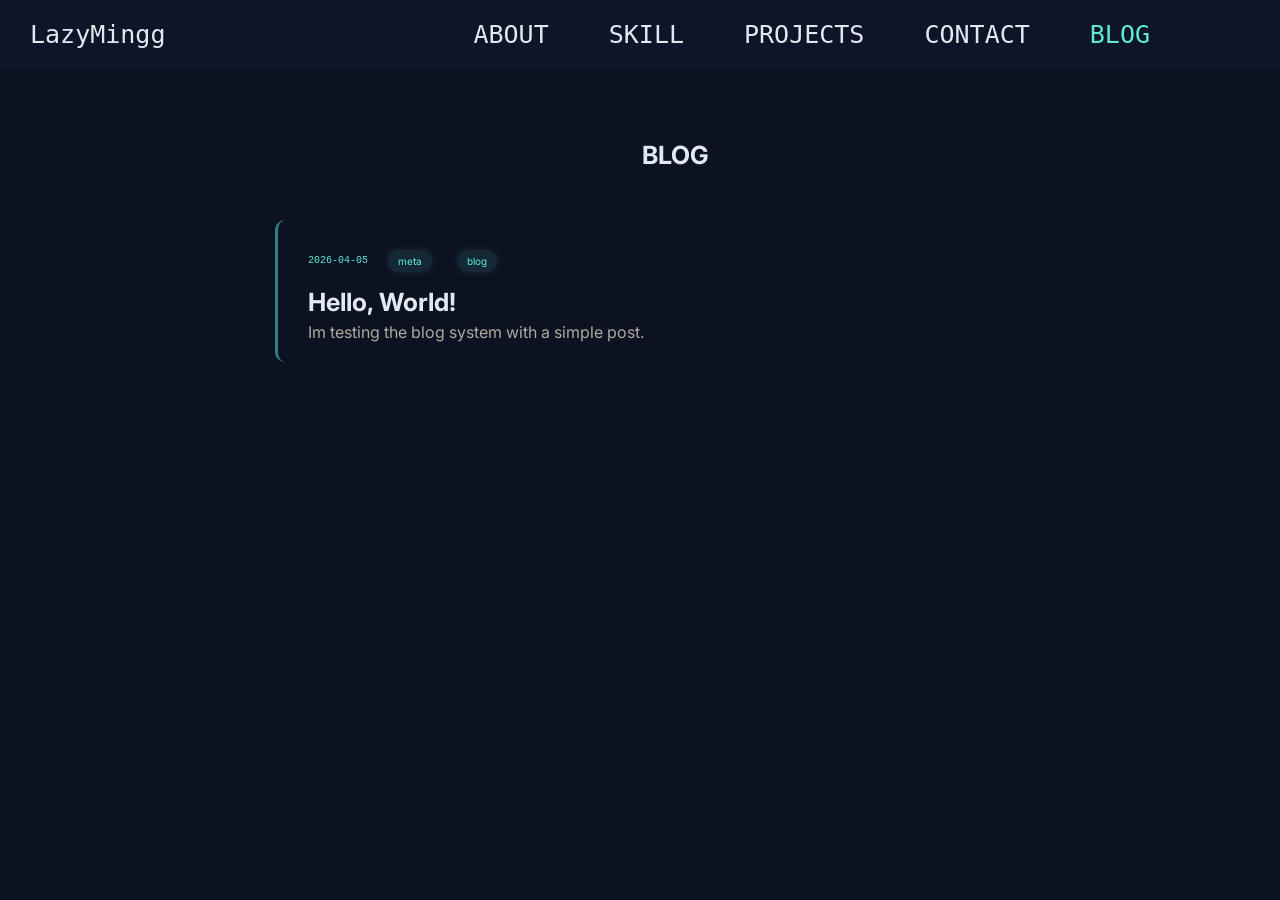
==== blog/index.html @ 977b5027 "adding the blog section" ====
<!DOCTYPE html>
<html lang="en">

<head>
  <meta charset="UTF-8" />
  <meta name="viewport" content="width=device-width, initial-scale=1.0" />
  <title>Blog | LazyMing</title>
  <link rel="stylesheet" href="../style.css" />
  <link rel="stylesheet" href="blog.css" />
  <link rel="preconnect" href="https://fonts.googleapis.com" />
  <link rel="preconnect" href="https://fonts.gstatic.com" crossorigin />
  <link
    href="https://fonts.googleapis.com/css2?family=Inter:ital,opsz,wght@0,14..32,100..900;1,14..32,100..900&display=swap"
    rel="stylesheet" />
</head>

<body>
  <!------Top Navigation----->
  <nav class="topNav" id="topNav"></nav>
  <script src="../js/nav.js"></script>

  <div class="mainContentContainer">
    <div class="blogListSection">
      <h2>BLOG</h2>
      <div id="postList" class="postList"></div>
    </div>
  </div>

  <script src="../js/navBar.js"></script>
  <script>
    fetch('posts/manifest.json')
      .then(r => r.json())
      .then(posts => {
        const list = document.getElementById('postList');
        posts.forEach(post => {
          const tags = post.tags.map(t =>
            `<span class="skillCard skillCardInProjectSection">${t}</span>`
          ).join('');
          list.innerHTML += `
            <a href="post.html?slug=${post.slug}" class="postCard">
              <div class="postMeta">
                <span class="postDate">${post.date}</span>
                <div class="postTags">${tags}</div>
              </div>
              <h3 class="postTitle">${post.title}</h3>
              <p class="postDesc">${post.description}</p>
            </a>
          `;
        });
      })
      .catch(() => {
        document.getElementById('postList').innerHTML =
          '<p style="color: var(--color-text-secondary);">Could not load posts.</p>';
      });
  </script>
</body>

</html>
---- style.css ----
/* ==========================================================================
   Color System
   ========================================================================== */
:root {
  /* Primary Colors */
  --color-primary: rgb(94, 234, 212);
  --color-primary-light: rgba(94, 234, 212, 0.1);
  --color-primary-border: rgba(94, 234, 212, 0.5);

  /* Background Colors */
  --color-background-light: rgb(15, 23, 42);
  --color-background: #0c1222;
  --color-background-nav: rgba(15, 23, 42, 0.9);

  /* Text Colors */
  --color-text-primary: rgb(226, 232, 240);
  --color-text-secondary: #b0a99f;

  /* Spacing */
  --spacing-xs: 0.5rem;
  --spacing-sm: 1rem;
  --spacing-md: 2rem;
  --spacing-lg: 3rem;
  --spacing-xl: 5rem;

  /* Border Radius */
  --border-radius-sm: 0.5rem;
  --border-radius-md: 1rem;
  --border-radius-lg: 2.5rem;

  /* Font Sizes */
  --font-size-xs: 1rem;
  --font-size-sm: 1.6rem;
  --font-size-md: 1.7rem;
  --font-size-lg: 2.5rem;
  --font-size-xl: 3.5rem;
  --font-size-xxl: 5rem;

  /* Shadows */
  --shadow-sm: 0px 0px 7px #222831;
}

/* ==========================================================================
   Base Styles
   =========================================================================== */
html {
  font-size: 10px;
}

body {
  overflow-x: hidden;
  background-color: var(--color-background);
  font-family: "Inter", serif;
  margin: 0;
  padding: 0;
}

.body::-webkit-scrollbar {
  display: none;
}

/* ==========================================================================
   Layout
   ========================================================================== */
.mainContentContainer {
  padding: 0;
  margin-left: 7rem;
  display: flex;
  flex-direction: column;
  justify-content: center;
  align-items: center;
}

/* ==========================================================================
   Navigation
   ========================================================================== */
.topNav {
  background-color: var(--color-background-nav);
  backdrop-filter: blur(10px);
  margin: 0;
  display: flex;
  width: 100vw;
  overflow: hidden;
  flex-wrap: wrap;
  position: sticky;
  top: 0;
}

.navBar,
.topNav {
  margin-right: 10rem;
  display: flex;
  justify-content: space-between;
  align-items: center;
}

.navBar {
  margin-left: 3rem;
}

.topNav a {
  padding: var(--spacing-md) var(--spacing-lg);
  border-radius: var(--border-radius-md);
  text-decoration: none;
  font-size: var(--font-size-lg);
  font-weight: 500;
  font-family: "JetBrains Mono", monospace;
  color: var(--color-text-primary);
  transition: all 0.3s ease;
}

.topNav a:hover {
  background-color: #ddd;
  color: black;
}

.topNav a.active {
  border-radius: var(--border-radius-md);
  padding: 1.3rem 3rem;
  font-weight: 900;
  font-size: var(--font-size-xl);
  margin: var(--spacing-md);
}

.hambergerButton {
  display: none;
  padding: 1.4rem 1.6rem;
  border: none;
  background-color: transparent;
  cursor: pointer;
  color: var(--color-text-primary);
  margin-right: 3.5rem;
}

.hambergerIcon {
  display: block;
  width: 5rem;
  padding: 1.4rem 1.6rem;
  border-radius: var(--border-radius-md);
  transition: background-color 0.3s, color 0.3s;
}

.hambergerIcon:hover {
  background-color: #ddd;
  color: black;
}

/* Scroll offset for anchor links */
#hero-link,
#skill-link,
#project-link,
#contact-link {
  scroll-margin-top: 10rem;
}

/* ==========================================================================
   Hero Section
   ========================================================================== */
.hero {
  background-color: transparent;
  border-bottom: var(--color-primary) 0.1rem solid;
  text-align: center;
  padding: var(--spacing-xl) 0;
  margin: 0;
}

.heroContainer {
  display: flex;
  gap: var(--spacing-xl);
  justify-content: space-around;
  align-items: center;
  flex-wrap: wrap;
}

.heroImage img {
  border-radius: var(--border-radius-md);
  width: min(70vw, 735px);
  max-width: 100%;
  height: auto;
  aspect-ratio: 735 / 297;
  object-fit: cover;
}

.heroText {
  color: var(--color-text-secondary);
  font-weight: 400;
  width: 40rem;
  text-align: left;
  font-size: var(--font-size-md);
}

.heroText h1 {
  color: var(--color-text-primary);
  font-size: var(--font-size-xl);
  font-weight: 900;
  font-family: "JetBrains Mono", monospace;
}

/* ==========================================================================
   Skill Section
   ========================================================================== */
.skillSection {
  display: flex;
  flex-wrap: wrap;
  flex-direction: column;
  color: var(--color-text-secondary);
  text-align: center;
  padding: var(--spacing-xl) 0;
  margin: 0;
}

.skillSection h2 {
  font-size: var(--font-size-lg);
  margin: var(--spacing-sm);
  margin-bottom: var(--spacing-xl);
}

.skillCard {
  font-weight: 400;
  font-size: var(--font-size-md);
  display: inline-block;
  color: var(--color-primary);
  background-color: var(--color-primary-light);
  box-shadow: var(--shadow-sm);
  padding: var(--spacing-sm) var(--spacing-md);
  margin: var(--spacing-sm);
  border-radius: var(--border-radius-lg);
}

/* ==========================================================================
   Project Section
   ========================================================================== */
.projectSection h2 {
  font-size: var(--font-size-lg);
  color: var(--color-text-primary);
  text-align: center;
  padding: var(--spacing-xl) 0;
}

.projectContainer {
  display: flex;
  flex-wrap: wrap;
  justify-content: space-around;
  gap: var(--spacing-md);
  padding: var(--spacing-xl) 0;
}

.projectCard {
  border-radius: var(--border-radius-sm);
  text-decoration: none;
  color: inherit;
  cursor: pointer;
  display: flex;
  gap: var(--spacing-md);
  align-items: center;
  justify-content: space-around;
  flex-wrap: wrap-reverse;
  transition: all 0.3s ease;
}

.projectCard:hover {
  background-color: var(--color-primary-light);
  box-shadow: var(--shadow-sm);
}

.projectText {
  color: var(--color-text-secondary);
  width: 45rem;
  font-size: var(--font-size-sm);
  text-align: left;
}

.projectText h3 {
  color: var(--color-text-primary);
  font-size: var(--font-size-lg);
  margin: var(--spacing-sm);
}

.projectPicture {
  width: 20rem;
  border-radius: var(--border-radius-md);
  height: auto;
}

.skillCardInProjectSection {
  padding: var(--spacing-xs) var(--spacing-sm);
  font-size: var(--font-size-xs);
}

/* ==========================================================================
   Contact Section
   ========================================================================== */
.contactSection {
  height: 70vh;
  display: flex;
  flex-direction: column;
  justify-content: center;
  align-items: center;
  color: var(--color-text-secondary);
  text-align: center;
  padding: var(--spacing-xl) 0;
  margin: 0;
}

.contactSection h2 {
  font-size: var(--font-size-xxl);
  font-weight: 900;
  color: var(--color-text-primary);
  margin-bottom: 0;
}

.contactSection p {
  width: 50rem;
  font-size: var(--font-size-sm);
  margin: var(--spacing-sm);
  margin-bottom: var(--spacing-xl);
}

.contactSection a {
  font-family: "Courier New", Courier, monospace;
  padding: var(--spacing-md) var(--spacing-lg);
  text-decoration: none;
  font-size: var(--font-size-sm);
  background-color: var(--color-primary-light);
  border: 0.1rem solid var(--color-primary-border);
  color: var(--color-primary);
  border-radius: var(--border-radius-md);
  cursor: pointer;
  transition: all 0.3s ease;
}

.contactSection a:hover {
  background-color: var(--color-primary);
  color: var(--color-background);
  border: none;
}

.socialIconInContactSection {
  display: flex;
  justify-content: center;
  align-items: center;
  flex-direction: row;
  gap: var(--spacing-md);
  padding: var(--spacing-sm);
}

.socialIconInContactSection svg {
  width: 2rem;
  height: 2rem;
  fill: var(--color-primary);
  margin: var(--spacing-sm);
  cursor: pointer;
  transition: all 0.3s ease;
}

.socialIconInContactSection svg:hover {
  width: 2.5rem;
  height: 2.5rem;
  fill: var(--color-text-primary);
}

/* ==========================================================================
   Social Bar
   ========================================================================== */
.socialBar {
  position: fixed;
  background-color: transparent;
  padding: 0;
  bottom: 0;
  left: 0;
}

.socialBarContainer {
  display: flex;
  align-items: start;
  flex-direction: row;
}

.socialIcon {
  display: flex;
  justify-content: center;
  align-items: center;
  flex-direction: column;
  gap: var(--spacing-md);
  padding: var(--spacing-sm);
}

.socialIcon svg {
  width: 2rem;
  height: 2rem;
  fill: var(--color-primary);
  margin: var(--spacing-sm);
  cursor: pointer;
  transition: all 0.3s ease;
}

.socialIcon svg:hover {
  width: 2.5rem;
  height: 2.5rem;
  fill: var(--color-text-primary);
}

.line {
  width: 100%;
  height: 10rem;
}

/* ==========================================================================
   Responsive
   ========================================================================== */
@media (max-width: 480px) {
  html {
    font-size: 5px;
  }
}

@media (max-width: 768px) {
  html {
    font-size: 7px;
  }

  .socialBar {
    display: none;
  }

  .mainContentContainer {
    margin-left: 0;
  }

  .hambergerButton {
    display: none;
  }

  .navBar {
    display: none;
    flex-wrap: wrap;
  }

  .navBar.show {
    display: flex !important;
    flex-direction: column;
    position: absolute;
    top: 100%;
    left: 0;
    width: 100%;
    background-color: var(--color-background-nav);
    backdrop-filter: blur(10px);
    z-index: 1000;
  }
}

@media (min-width: 1024px) {
  html {
    font-size: 10px;
  }
}
---- blog/blog.css ----
/* ==========================================================================
   Blog List Page
   ========================================================================== */
.blogListSection {
  width: min(80rem, 90vw);
  padding: var(--spacing-xl) 0;
}

.blogListSection h2 {
  font-size: var(--font-size-lg);
  color: var(--color-text-primary);
  text-align: center;
  margin-bottom: var(--spacing-xl);
}

.postList {
  display: flex;
  flex-direction: column;
  gap: var(--spacing-md);
}

.postCard {
  display: block;
  text-decoration: none;
  color: inherit;
  padding: var(--spacing-md) var(--spacing-lg);
  border-radius: var(--border-radius-md);
  border-left: 0.3rem solid var(--color-primary-border);
  transition: all 0.3s ease;
}

.postCard:hover {
  background-color: var(--color-primary-light);
  border-left-color: var(--color-primary);
}

.postMeta {
  display: flex;
  align-items: center;
  gap: var(--spacing-sm);
  flex-wrap: wrap;
  margin-bottom: var(--spacing-xs);
}

.postDate {
  font-size: var(--font-size-xs);
  color: var(--color-primary);
  font-family: "Courier New", Courier, monospace;
}

.postTags {
  display: flex;
  gap: var(--spacing-xs);
  flex-wrap: wrap;
}

.postTitle {
  font-size: var(--font-size-lg);
  color: var(--color-text-primary);
  margin: var(--spacing-xs) 0;
  font-weight: 700;
}

.postDesc {
  font-size: var(--font-size-sm);
  color: var(--color-text-secondary);
  margin: 0;
}

/* ==========================================================================
   Blog Post Page
   ========================================================================== */
.blogPostSection {
  width: min(80rem, 90vw);
  padding: var(--spacing-xl) 0;
}

.postHeader {
  margin-bottom: var(--spacing-xl);
  padding-bottom: var(--spacing-md);
  border-bottom: 0.1rem solid var(--color-primary-border);
}

.postHeader .postDate {
  font-size: var(--font-size-sm);
  display: block;
  margin-bottom: var(--spacing-sm);
}

.postHeader .postTags {
  margin-top: var(--spacing-sm);
}

.backLink {
  display: inline-block;
  font-size: var(--font-size-sm);
  color: var(--color-primary);
  text-decoration: none;
  margin-bottom: var(--spacing-md);
  font-family: "Courier New", Courier, monospace;
  transition: color 0.3s ease;
}

.backLink:hover {
  color: var(--color-text-primary);
}

/* ==========================================================================
   Markdown Rendered Content
   ========================================================================== */
.markdownContent {
  color: var(--color-text-secondary);
  font-size: var(--font-size-md);
  line-height: 1.8;
}

.markdownContent h1,
.markdownContent h2,
.markdownContent h3,
.markdownContent h4 {
  color: var(--color-text-primary);
  font-weight: 700;
  margin-top: var(--spacing-lg);
  margin-bottom: var(--spacing-sm);
}

.markdownContent h1 { font-size: var(--font-size-xl); }
.markdownContent h2 { font-size: var(--font-size-lg); }
.markdownContent h3 { font-size: var(--font-size-md); }

.markdownContent p {
  margin: var(--spacing-sm) 0;
}

.markdownContent a {
  color: var(--color-primary);
  text-decoration: none;
  border-bottom: 0.1rem solid var(--color-primary-border);
  transition: border-color 0.3s ease;
}

.markdownContent a:hover {
  border-bottom-color: var(--color-primary);
}

.markdownContent strong {
  color: var(--color-text-primary);
  font-weight: 700;
}

.markdownContent code {
  font-family: "Courier New", Courier, monospace;
  font-size: 1.4rem;
  color: var(--color-primary);
  background-color: var(--color-primary-light);
  padding: 0.2rem 0.6rem;
  border-radius: var(--border-radius-sm);
}

.markdownContent pre {
  background-color: rgba(0, 0, 0, 0.4);
  border: 0.1rem solid var(--color-primary-border);
  border-radius: var(--border-radius-md);
  padding: var(--spacing-md);
  overflow-x: auto;
  margin: var(--spacing-md) 0;
}

.markdownContent pre code {
  background-color: transparent;
  padding: 0;
  color: var(--color-text-primary);
  font-size: 1.4rem;
}

.markdownContent blockquote {
  border-left: 0.4rem solid var(--color-primary);
  margin: var(--spacing-md) 0;
  padding: var(--spacing-sm) var(--spacing-md);
  background-color: var(--color-primary-light);
  border-radius: 0 var(--border-radius-md) var(--border-radius-md) 0;
  color: var(--color-text-primary);
  font-style: italic;
}

.markdownContent ul,
.markdownContent ol {
  padding-left: var(--spacing-lg);
  margin: var(--spacing-sm) 0;
}

.markdownContent li {
  margin: var(--spacing-xs) 0;
}

.markdownContent hr {
  border: none;
  border-top: 0.1rem solid var(--color-primary-border);
  margin: var(--spacing-xl) 0;
}

.markdownContent img {
  max-width: 100%;
  border-radius: var(--border-radius-md);
  margin: var(--spacing-md) 0;
}

.markdownContent table {
  width: 100%;
  border-collapse: collapse;
  margin: var(--spacing-md) 0;
  font-size: var(--font-size-sm);
}

.markdownContent th {
  background-color: var(--color-primary-light);
  color: var(--color-primary);
  padding: var(--spacing-sm) var(--spacing-md);
  text-align: left;
  border: 0.1rem solid var(--color-primary-border);
}

.markdownContent td {
  padding: var(--spacing-sm) var(--spacing-md);
  border: 0.1rem solid rgba(94, 234, 212, 0.15);
  color: var(--color-text-secondary);
}

.markdownContent tr:hover td {
  background-color: var(--color-primary-light);
}
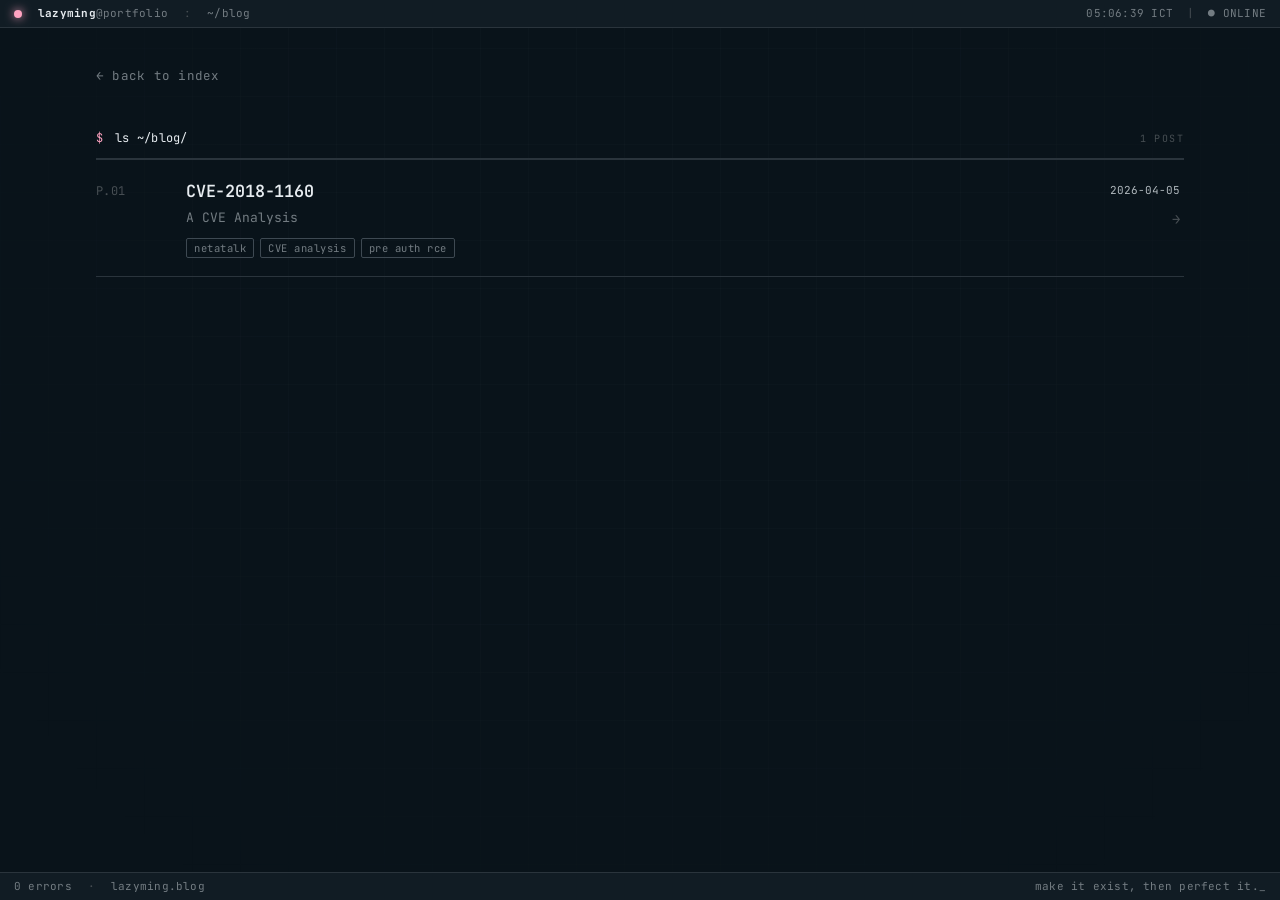
==== commit 1f56a996: "portfolio version 2 on the wayyy git add ." ====
--- a/blog/index.html
+++ b/blog/index.html
@@ -1,58 +1,83 @@
 <!DOCTYPE html>
 <html lang="en">
-
 <head>
   <meta charset="UTF-8" />
   <meta name="viewport" content="width=device-width, initial-scale=1.0" />
-  <title>Blog | LazyMing</title>
-  <link rel="stylesheet" href="../style.css" />
-  <link rel="stylesheet" href="blog.css" />
+  <title>blog · lazyming</title>
   <link rel="preconnect" href="https://fonts.googleapis.com" />
   <link rel="preconnect" href="https://fonts.gstatic.com" crossorigin />
-  <link
-    href="https://fonts.googleapis.com/css2?family=Inter:ital,opsz,wght@0,14..32,100..900;1,14..32,100..900&display=swap"
-    rel="stylesheet" />
+  <link href="https://fonts.googleapis.com/css2?family=JetBrains+Mono:ital,wght@0,300;0,400;0,500;0,700;0,800;1,400&family=IBM+Plex+Serif:ital,wght@0,400;0,500;1,400&display=swap" rel="stylesheet" />
+  <link rel="stylesheet" href="../css/shared.css" />
+  <link rel="stylesheet" href="../css/portfolio.css" />
+  <link rel="stylesheet" href="../css/blog.css" />
 </head>
+<body data-texture="grid">
 
-<body>
-  <!------Top Navigation----->
-  <nav class="topNav" id="topNav"></nav>
-  <script src="../js/nav.js"></script>
+<div class="frame-top">
+  <span class="dot"></span>
+  <span><b style="color:var(--fg)">lazyming</b>@portfolio</span>
+  <span class="sep">:</span>
+  <span>~/blog</span>
+  <div class="right">
+    <span id="clock">--:--:-- ICT</span>
+    <span class="sep">|</span>
+    <span>● ONLINE</span>
+  </div>
+</div>
 
-  <div class="mainContentContainer">
-    <div class="blogListSection">
-      <h2>BLOG</h2>
-      <div id="postList" class="postList"></div>
-    </div>
+<div class="blog-wrap">
+  <a class="blog-head__back back" href="../index.html#blog"><span class="arr">←</span> back to index</a>
+
+  <div class="blog-title">
+    <span class="prompt">$</span>
+    <span class="cmd">ls ~/blog/</span>
+    <span class="count" id="postCount">loading…</span>
   </div>
 
-  <script src="../js/navBar.js"></script>
-  <script>
-    fetch('posts/manifest.json')
-      .then(r => r.json())
-      .then(posts => {
-        const list = document.getElementById('postList');
-        posts.forEach(post => {
-          const tags = post.tags.map(t =>
-            `<span class="skillCard skillCardInProjectSection">${t}</span>`
-          ).join('');
-          list.innerHTML += `
-            <a href="post.html?slug=${post.slug}" class="postCard">
-              <div class="postMeta">
-                <span class="postDate">${post.date}</span>
-                <div class="postTags">${tags}</div>
-              </div>
-              <h3 class="postTitle">${post.title}</h3>
-              <p class="postDesc">${post.description}</p>
-            </a>
-          `;
-        });
-      })
-      .catch(() => {
-        document.getElementById('postList').innerHTML =
-          '<p style="color: var(--color-text-secondary);">Could not load posts.</p>';
+  <div class="proj-list" id="postList"></div>
+</div>
+
+<div class="frame-bot">
+  <span>0 errors</span>
+  <span class="sep">·</span>
+  <span>lazyming.blog</span>
+  <div class="right">
+    <span>make it exist, then perfect it.<span class="blink">_</span></span>
+  </div>
+</div>
+
+<script src="../js/clock.js"></script>
+<script>
+  fetch('posts/manifest.json', { cache: 'no-store' })
+    .then(r => r.json())
+    .then(posts => {
+      const list  = document.getElementById('postList');
+      const count = document.getElementById('postCount');
+
+      posts.forEach((p, i) => {
+        const tags = (p.tags || []).map(t => `<span>${t}</span>`).join('');
+        const row  = document.createElement('a');
+        row.className = 'proj';
+        row.href = `post.html?slug=${encodeURIComponent(p.slug)}`;
+        row.innerHTML = `
+          <div class="idx">P.${String(i + 1).padStart(2, '0')}</div>
+          <div class="body">
+            <h3>${p.title}</h3>
+            <p>${p.description || ''}</p>
+            <div class="tags">${tags}</div>
+          </div>
+          <div class="meta">
+            <span class="lang">${p.date}</span>
+            <span class="arr">→</span>
+          </div>`;
+        list.appendChild(row);
       });
-  </script>
+
+      if (count) count.textContent = `${posts.length} post${posts.length === 1 ? '' : 's'}`;
+    })
+    .catch(() => {
+      document.getElementById('postCount').textContent = '0 posts';
+    });
+</script>
 </body>
-
 </html>
--- a/css/shared.css
+++ b/css/shared.css
@@ -0,0 +1,140 @@
+/* ==========================================================================
+   CSS Variables
+   ========================================================================== */
+:root {
+  --hue: 0;
+
+  --bg:      oklch(0.18 0.020 240);
+  --bg-2:    oklch(0.22 0.022 240);
+  --bg-3:    oklch(0.26 0.022 240);
+  --line:    oklch(0.32 0.02 240);
+  --line-2:  oklch(0.40 0.02 240);
+  --fg:      oklch(0.94 0.008 240);
+  --fg-2:    oklch(0.78 0.012 240);
+  --fg-dim:  oklch(0.58 0.015 240);
+  --fg-fade: oklch(0.42 0.012 240);
+
+  --accent:     oklch(0.82 0.12 var(--hue));
+  --accent-dim: oklch(0.82 0.12 var(--hue) / 0.18);
+  --accent-hi:  oklch(0.90 0.14 var(--hue));
+  --warn:       oklch(0.78 0.14 30);
+  --warn-dim:   oklch(0.78 0.14 30 / 0.16);
+
+  --mono:  'JetBrains Mono', ui-monospace, SFMono-Regular, Menlo, monospace;
+  --serif: 'IBM Plex Serif', Georgia, serif;
+}
+
+/* ==========================================================================
+   Reset & Base
+   ========================================================================== */
+* { box-sizing: border-box; }
+html, body { margin: 0; padding: 0; }
+html { scroll-behavior: smooth; }
+
+body {
+  background: var(--bg);
+  color: var(--fg);
+  font-family: var(--mono);
+  font-size: 15px;
+  line-height: 1.55;
+  font-feature-settings: "ss01", "ss02", "calt";
+  -webkit-font-smoothing: antialiased;
+  position: relative;
+  min-height: 100vh;
+  overflow-x: hidden;
+}
+
+::selection { background: var(--accent-dim); color: var(--accent-hi); }
+
+/* ==========================================================================
+   Background Textures
+   ========================================================================== */
+body::before {
+  content: "";
+  position: fixed; inset: 0;
+  pointer-events: none; z-index: 0;
+}
+
+body[data-texture="grid"]::before {
+  background-image:
+    linear-gradient(to right, oklch(0.32 0.02 240 / 0.35) 1px, transparent 1px),
+    linear-gradient(to bottom, oklch(0.32 0.02 240 / 0.35) 1px, transparent 1px);
+  background-size: 48px 48px;
+  mask-image: radial-gradient(ellipse at 50% 30%, black 40%, transparent 85%);
+  opacity: 0.35;
+}
+
+body[data-texture="scanlines"]::before {
+  background-image: repeating-linear-gradient(
+    to bottom,
+    transparent 0, transparent 2px,
+    oklch(0 0 0 / 0.35) 2px, oklch(0 0 0 / 0.35) 3px
+  );
+  opacity: 0.25;
+}
+
+body[data-texture="noise"]::before {
+  background-image: url("data:image/svg+xml;utf8,<svg xmlns='http://www.w3.org/2000/svg' width='180' height='180'><filter id='n'><feTurbulence type='fractalNoise' baseFrequency='0.9' numOctaves='2' stitchTiles='stitch'/><feColorMatrix values='0 0 0 0 0.8  0 0 0 0 0.8  0 0 0 0 0.85  0 0 0 0.35 0'/></filter><rect width='100%25' height='100%25' filter='url(%23n)' opacity='0.5'/></svg>");
+  opacity: 0.3;
+}
+
+body[data-texture="flat"]::before { opacity: 0; }
+
+/* ==========================================================================
+   Status Bars
+   ========================================================================== */
+.frame-top, .frame-bot {
+  position: fixed;
+  left: 0; right: 0;
+  height: 28px;
+  background: var(--bg-2);
+  border-bottom: 1px solid var(--line);
+  font-size: 11px;
+  color: var(--fg-dim);
+  display: flex;
+  align-items: center;
+  padding: 0 14px;
+  gap: 16px;
+  z-index: 50;
+  letter-spacing: 0.02em;
+  font-family: var(--mono);
+}
+
+.frame-top { top: 0; }
+.frame-bot {
+  bottom: 0; top: auto;
+  border-top: 1px solid var(--line);
+  border-bottom: none;
+}
+
+.frame-top .dot {
+  width: 8px; height: 8px; border-radius: 50%;
+  background: var(--accent);
+  box-shadow: 0 0 10px var(--accent);
+  flex-shrink: 0;
+}
+
+.frame-top .sep, .frame-bot .sep { color: var(--fg-fade); }
+
+.frame-top .right, .frame-bot .right {
+  margin-left: auto;
+  display: flex; gap: 14px; align-items: center;
+}
+
+.frame-bot .hint kbd {
+  background: var(--bg-3);
+  border: 1px solid var(--line-2);
+  padding: 1px 5px;
+  border-radius: 3px;
+  font-family: var(--mono);
+  font-size: 10px;
+  color: var(--fg-2);
+  margin: 0 2px;
+}
+
+.blink { animation: blink 1.1s steps(1) infinite; }
+@keyframes blink { 50% { opacity: 0; } }
+
+@media (max-width: 760px) {
+  .hide-sm { display: none !important; }
+}
--- a/css/portfolio.css
+++ b/css/portfolio.css
@@ -0,0 +1,759 @@
+/* ==========================================================================
+   Page Layout
+   ========================================================================== */
+.page {
+  max-width: 72rem;
+  margin: 0 auto;
+  padding: 64px 2rem 64px;
+  display: grid;
+  grid-template-columns: 14rem minmax(0, 1fr);
+  gap: 3rem;
+  position: relative;
+  z-index: 1;
+}
+
+[data-density="compact"] .page {
+  padding-top: 48px;
+  padding-bottom: 48px;
+}
+
+/* ==========================================================================
+   Left Rail
+   ========================================================================== */
+.rail-l {
+  position: sticky;
+  top: 56px;
+  align-self: start;
+  font-size: 12px;
+}
+
+.rail-l .label {
+  color: var(--fg-fade);
+  text-transform: uppercase;
+  letter-spacing: 0.14em;
+  font-size: 10px;
+  margin-bottom: 10px;
+}
+
+.rail-l nav {
+  display: flex;
+  flex-direction: column;
+  gap: 2px;
+  margin-bottom: 28px;
+}
+
+.rail-l nav a {
+  color: var(--fg-dim);
+  text-decoration: none;
+  padding: 4px 0 4px 14px;
+  border-left: 1px solid var(--line);
+  transition: all .18s ease;
+  font-size: 12.5px;
+}
+
+.rail-l nav a:hover { color: var(--fg); border-left-color: var(--accent); }
+
+.rail-l nav a.active {
+  color: var(--accent);
+  border-left-color: var(--accent);
+}
+
+.rail-l nav a .num {
+  color: var(--fg-fade);
+  margin-right: 8px;
+  font-variant-numeric: tabular-nums;
+}
+
+.rail-l nav a.active .num { color: var(--accent); }
+
+.rail-l .meta {
+  color: var(--fg-dim);
+  font-size: 11px;
+  line-height: 1.7;
+}
+
+.rail-l .meta b { color: var(--fg); font-weight: 500; }
+.rail-l .meta .k { color: var(--fg-fade); }
+
+.rail-l .social {
+  display: flex;
+  flex-direction: column;
+  gap: 6px;
+  font-size: 12px;
+}
+
+.rail-l .social a {
+  color: var(--fg-2);
+  text-decoration: none;
+  display: flex;
+  justify-content: space-between;
+  padding: 4px 0;
+  border-bottom: 1px dashed var(--line);
+  transition: color .15s;
+}
+
+.rail-l .social a:hover { color: var(--accent); }
+
+.rail-l .social a .arr {
+  color: var(--fg-fade);
+  transition: color .15s, transform .15s;
+}
+
+.rail-l .social a:hover .arr {
+  color: var(--accent);
+  transform: translateX(2px);
+}
+
+/* ==========================================================================
+   Main Column
+   ========================================================================== */
+main { min-width: 0; }
+
+.section {
+  margin-bottom: 88px;
+  position: relative;
+}
+
+[data-density="compact"] .section { margin-bottom: 56px; }
+
+.section-head {
+  display: flex;
+  align-items: baseline;
+  gap: 12px;
+  padding-bottom: 10px;
+  border-bottom: 1px solid var(--line);
+  margin-bottom: 28px;
+  font-size: 12px;
+  color: var(--fg-dim);
+  letter-spacing: 0.02em;
+}
+
+.section-head .prompt { color: var(--accent); }
+.section-head .cmd { color: var(--fg); }
+.section-head .tag {
+  margin-left: auto;
+  color: var(--fg-fade);
+  font-size: 10px;
+  text-transform: uppercase;
+  letter-spacing: 0.14em;
+}
+.section-head .tag.sec { color: var(--warn); }
+
+/* ==========================================================================
+   Hero
+   ========================================================================== */
+.hero h1 {
+  font-family: var(--mono);
+  font-weight: 800;
+  font-size: clamp(3.4rem, 7vw, 6.5rem);
+  line-height: 0.96;
+  letter-spacing: -0.04em;
+  margin: 0 0 18px;
+  color: var(--fg);
+}
+
+.hero h1 .slash { color: var(--accent); font-weight: 400; }
+
+.hero h1 .cur {
+  display: inline-block;
+  width: 0.55em; height: 0.9em;
+  background: var(--accent);
+  vertical-align: -0.05em;
+  margin-left: 0.08em;
+  animation: blink 1.05s steps(1) infinite;
+}
+
+.hero .lede {
+  color: var(--fg-2);
+  font-size: 1.05rem;
+  max-width: 52ch;
+  margin: 0 0 28px;
+  line-height: 1.6;
+}
+
+.hero .lede b { color: var(--fg); font-weight: 500; }
+.hero .lede .hl { color: var(--accent); }
+
+.hero .tags {
+  display: flex; gap: 8px; flex-wrap: wrap;
+  margin: 0 0 36px;
+  font-size: 11px;
+}
+
+.hero .tag-chip {
+  color: var(--fg-2);
+  border: 1px solid var(--line-2);
+  padding: 3px 9px;
+  border-radius: 2px;
+  letter-spacing: 0.04em;
+}
+
+.hero .tag-chip.primary {
+  color: var(--accent);
+  border-color: var(--accent);
+  background: var(--accent-dim);
+}
+
+/* whoami terminal block */
+.whoami {
+  background: var(--bg-2);
+  border: 1px solid var(--line);
+  border-radius: 4px;
+  font-size: 13px;
+  margin-bottom: 16px;
+  overflow: hidden;
+}
+
+.whoami-head {
+  background: var(--bg-3);
+  border-bottom: 1px solid var(--line);
+  padding: 6px 12px;
+  display: flex;
+  align-items: center;
+  gap: 8px;
+  font-size: 11px;
+  color: var(--fg-dim);
+}
+
+.whoami-head .dots { display: flex; gap: 5px; }
+
+.whoami-head .dots i {
+  width: 9px; height: 9px; border-radius: 50%;
+  background: var(--line-2);
+  display: block;
+}
+
+.whoami-head .title { margin-left: 6px; letter-spacing: 0.04em; }
+.whoami-head .right { margin-left: auto; color: var(--fg-fade); font-size: 10px; }
+
+.whoami-body {
+  padding: 14px 16px;
+  font-size: 12.5px;
+  line-height: 1.75;
+}
+
+.whoami-body .p  { color: var(--accent); }
+.whoami-body .k  { color: var(--fg); }
+.whoami-body .s  { color: var(--warn); }
+.whoami-body .c  { color: var(--fg-fade); }
+.whoami-body .kw { color: oklch(0.78 0.12 290); }
+.whoami-body .fn { color: var(--accent-hi); }
+
+.whoami-body pre {
+  margin: 0;
+  font-family: var(--mono);
+  font-size: 12.5px;
+  white-space: pre-wrap;
+  color: var(--fg-2);
+}
+
+/* motto */
+.motto {
+  margin: 44px 0 0;
+  padding: 28px 0 10px;
+  border-top: 1px solid var(--line);
+  display: flex;
+  align-items: baseline;
+  gap: 20px;
+}
+
+.motto .q {
+  color: var(--fg-fade);
+  font-size: 10px;
+  text-transform: uppercase;
+  letter-spacing: 0.16em;
+  flex-shrink: 0;
+  padding-top: 8px;
+}
+
+.motto blockquote {
+  margin: 0;
+  font-family: var(--serif);
+  font-style: italic;
+  font-size: 1.6rem;
+  line-height: 1.3;
+  color: var(--fg);
+  letter-spacing: -0.005em;
+}
+
+.motto blockquote .em { color: var(--accent); }
+
+/* ==========================================================================
+   Now Grid
+   ========================================================================== */
+.now-grid {
+  display: grid;
+  grid-template-columns: 1fr 1fr;
+  gap: 0;
+  border: 1px solid var(--line);
+  border-radius: 3px;
+  overflow: hidden;
+  font-size: 13px;
+}
+
+.now-cell {
+  padding: 14px 16px;
+  border-right: 1px solid var(--line);
+  border-bottom: 1px solid var(--line);
+  background: var(--bg-2);
+}
+
+.now-cell:nth-child(2n)       { border-right: none; }
+.now-cell:nth-last-child(-n+2) { border-bottom: none; }
+
+.now-cell .k {
+  font-size: 10px;
+  color: var(--fg-fade);
+  text-transform: uppercase;
+  letter-spacing: 0.14em;
+  margin-bottom: 8px;
+}
+
+.now-cell .v { color: var(--fg); }
+.now-cell .v b { color: var(--accent); font-weight: 500; }
+.now-cell .v small {
+  color: var(--fg-dim);
+  display: block;
+  margin-top: 4px;
+  font-size: 11px;
+}
+
+/* ==========================================================================
+   Skills Tree
+   ========================================================================== */
+.tree {
+  font-size: 13px;
+  line-height: 1.85;
+  color: var(--fg-2);
+}
+
+.tree .group {
+  display: grid;
+  grid-template-columns: auto 1fr auto;
+  gap: 14px;
+  align-items: baseline;
+  padding: 2px 0;
+}
+
+.tree .grp-name { color: var(--accent); font-weight: 500; }
+
+.tree .grp-items .pill {
+  display: inline-block;
+  padding: 1px 8px;
+  margin: 2px 4px 2px 0;
+  border: 1px solid var(--line-2);
+  border-radius: 2px;
+  font-size: 11.5px;
+  color: var(--fg-2);
+  transition: all .15s;
+}
+
+.tree .grp-items .pill:hover {
+  border-color: var(--accent);
+  color: var(--accent);
+  background: var(--accent-dim);
+}
+
+.tree .grp-items .pill.wink {
+  border-color: var(--warn);
+  color: var(--warn);
+  background: var(--warn-dim);
+}
+
+.tree .count {
+  color: var(--fg-fade);
+  font-size: 11px;
+  font-variant-numeric: tabular-nums;
+}
+
+/* ==========================================================================
+   Project List (research + builds + blog)
+   ========================================================================== */
+.track-label {
+  display: flex;
+  align-items: center;
+  gap: 10px;
+  margin: 0 0 14px;
+  font-size: 11px;
+  color: var(--fg-dim);
+  letter-spacing: 0.1em;
+  text-transform: uppercase;
+}
+
+.track-label .bar { flex: 1; height: 1px; background: var(--line); }
+.track-label.sec  { color: var(--warn); }
+.track-label.sec .bar { background: linear-gradient(to right, var(--warn), transparent); }
+.track-label.dev .bar { background: linear-gradient(to right, var(--accent), transparent); }
+
+.proj-list {
+  display: flex;
+  flex-direction: column;
+  border-top: 1px solid var(--line);
+  margin-bottom: 40px;
+}
+
+.proj {
+  display: grid;
+  grid-template-columns: 70px 1fr auto;
+  gap: 20px;
+  padding: 18px 4px 18px 0;
+  border-bottom: 1px solid var(--line);
+  text-decoration: none;
+  color: var(--fg);
+  transition: background .2s;
+  position: relative;
+  cursor: pointer;
+}
+
+.proj:hover { background: var(--bg-2); }
+
+.proj::before {
+  content: "";
+  position: absolute;
+  left: -20px; top: 0; bottom: 0;
+  width: 2px;
+  background: transparent;
+  transition: background .2s;
+}
+
+.proj:hover::before     { background: var(--accent); }
+.proj.sec:hover::before { background: var(--warn); }
+
+.proj .idx {
+  color: var(--fg-fade);
+  font-variant-numeric: tabular-nums;
+  font-size: 12px;
+  padding-top: 4px;
+  letter-spacing: 0.04em;
+}
+
+.proj .body h3 {
+  font-size: 1.05rem;
+  margin: 0 0 4px;
+  font-weight: 600;
+  letter-spacing: -0.01em;
+  color: var(--fg);
+}
+
+.proj:hover     .body h3 { color: var(--accent); }
+.proj.sec:hover .body h3 { color: var(--warn); }
+
+.proj .body p {
+  margin: 0 0 10px;
+  color: var(--fg-dim);
+  font-size: 13px;
+  max-width: 60ch;
+  line-height: 1.55;
+}
+
+.proj .tags {
+  display: flex; gap: 6px; flex-wrap: wrap;
+  font-size: 10.5px;
+}
+
+.proj .tags span {
+  color: var(--fg-dim);
+  border: 1px solid var(--line-2);
+  padding: 1px 7px;
+  border-radius: 2px;
+  letter-spacing: 0.05em;
+}
+
+.proj .meta {
+  text-align: right;
+  font-size: 11px;
+  color: var(--fg-dim);
+  padding-top: 4px;
+  white-space: nowrap;
+}
+
+.proj .meta .arr {
+  display: block;
+  margin-top: 10px;
+  color: var(--fg-fade);
+  font-size: 14px;
+  transition: transform .2s, color .2s;
+}
+
+.proj:hover     .meta .arr { color: var(--accent); transform: translateX(4px); }
+.proj.sec:hover .meta .arr { color: var(--warn); }
+.proj .meta .lang { color: var(--fg-2); }
+
+/* ==========================================================================
+   Contact
+   ========================================================================== */
+.contact {
+  border: 1px solid var(--line);
+  border-radius: 3px;
+  padding: 36px 32px;
+  background: linear-gradient(var(--bg-2), var(--bg-2)) padding-box;
+  position: relative;
+  overflow: hidden;
+}
+
+.contact::after {
+  content: "";
+  position: absolute; inset: 0;
+  background: radial-gradient(circle at 80% 0%, var(--accent-dim), transparent 60%);
+  pointer-events: none;
+}
+
+.contact h2 {
+  font-family: var(--mono);
+  font-size: clamp(2rem, 4vw, 3.2rem);
+  margin: 0 0 12px;
+  line-height: 1;
+  letter-spacing: -0.03em;
+  font-weight: 800;
+  position: relative;
+}
+
+.contact h2 .dim { color: var(--fg-fade); font-weight: 400; }
+
+.contact p {
+  color: var(--fg-2);
+  max-width: 52ch;
+  margin: 0 0 24px;
+  font-size: 13.5px;
+  position: relative;
+}
+
+.contact-actions {
+  display: flex; gap: 12px; flex-wrap: wrap;
+  position: relative;
+}
+
+.btn {
+  display: inline-flex;
+  align-items: center;
+  gap: 8px;
+  padding: 10px 16px;
+  border-radius: 3px;
+  text-decoration: none;
+  font-family: var(--mono);
+  font-size: 13px;
+  border: 1px solid var(--line-2);
+  color: var(--fg);
+  background: var(--bg-3);
+  transition: all .15s;
+  letter-spacing: 0.01em;
+}
+
+.btn:hover { border-color: var(--accent); color: var(--accent); }
+
+.btn.primary {
+  background: var(--accent);
+  color: var(--bg);
+  border-color: var(--accent);
+  font-weight: 600;
+}
+
+.btn.primary:hover {
+  background: var(--accent-hi);
+  border-color: var(--accent-hi);
+  color: var(--bg);
+}
+
+.btn .sigil { opacity: 0.7; }
+
+/* ==========================================================================
+   Intro Overlay
+   ========================================================================== */
+.intro {
+  position: fixed; inset: 0;
+  background: oklch(0.10 0.015 240 / 0.92);
+  backdrop-filter: blur(4px);
+  z-index: 200;
+  display: flex;
+  align-items: center;
+  justify-content: center;
+  padding: 24px;
+  font-family: var(--mono);
+}
+
+.intro.hidden { display: none; }
+
+.intro .box {
+  background: var(--bg-2);
+  border: 1px solid var(--line-2);
+  border-radius: 4px;
+  max-width: 620px;
+  width: 100%;
+  box-shadow: 0 20px 80px oklch(0 0 0 / 0.6);
+  overflow: hidden;
+}
+
+.intro .bar {
+  background: var(--bg-3);
+  border-bottom: 1px solid var(--line);
+  padding: 8px 14px;
+  display: flex;
+  align-items: center;
+  gap: 10px;
+  font-size: 11px;
+  color: var(--fg-dim);
+}
+
+.intro .bar .dots { display: flex; gap: 5px; }
+
+.intro .bar .dots i {
+  width: 10px; height: 10px; border-radius: 50%;
+  display: block;
+}
+
+.intro .bar .dots i:nth-child(1) { background: oklch(0.65 0.16 30); }
+.intro .bar .dots i:nth-child(2) { background: oklch(0.80 0.14 90); }
+.intro .bar .dots i:nth-child(3) { background: oklch(0.75 0.14 150); }
+
+.intro .bar .title {
+  flex: 1;
+  text-align: center;
+  color: var(--fg-2);
+  letter-spacing: 0.04em;
+}
+
+.intro .body {
+  padding: 22px 26px 28px;
+  font-size: 13.5px;
+  color: var(--fg-2);
+  line-height: 1.85;
+  min-height: 280px;
+}
+
+.intro .body .p  { color: var(--accent); }
+.intro .body .k  { color: var(--fg); }
+.intro .body .s  { color: var(--warn); }
+.intro .body .c  { color: var(--fg-fade); }
+.intro .body .kw { color: oklch(0.78 0.12 290); }
+
+.intro .body .cur {
+  display: inline-block;
+  width: 0.5em; height: 1em;
+  background: var(--accent);
+  vertical-align: -0.15em;
+  animation: blink 1.05s steps(1) infinite;
+}
+
+.intro .foot {
+  padding: 0 26px 22px;
+  display: flex;
+  justify-content: flex-end;
+  gap: 10px;
+}
+
+/* ==========================================================================
+   Tweaks Panel
+   ========================================================================== */
+#tweaks-panel {
+  position: fixed;
+  bottom: 46px; right: 20px;
+  width: 280px;
+  background: var(--bg-2);
+  border: 1px solid var(--line-2);
+  border-radius: 4px;
+  padding: 14px;
+  font-family: var(--mono);
+  font-size: 12px;
+  z-index: 100;
+  box-shadow: 0 12px 40px oklch(0 0 0 / 0.5);
+  display: none;
+}
+
+#tweaks-panel.on { display: block; }
+
+#tweaks-panel .tp-title {
+  display: flex;
+  justify-content: space-between;
+  align-items: center;
+  font-size: 10px;
+  text-transform: uppercase;
+  letter-spacing: 0.14em;
+  color: var(--fg-fade);
+  margin-bottom: 12px;
+  padding-bottom: 10px;
+  border-bottom: 1px solid var(--line);
+}
+
+#tweaks-panel .tp-title .cmd { color: var(--accent); }
+
+#tweaks-panel .row { margin-bottom: 12px; }
+
+#tweaks-panel .row .lab {
+  color: var(--fg-dim);
+  font-size: 10.5px;
+  text-transform: uppercase;
+  letter-spacing: 0.1em;
+  margin-bottom: 6px;
+}
+
+#tweaks-panel .seg {
+  display: flex;
+  border: 1px solid var(--line-2);
+  border-radius: 3px;
+  overflow: hidden;
+}
+
+#tweaks-panel .seg button {
+  flex: 1;
+  background: transparent;
+  border: none;
+  color: var(--fg-2);
+  font-family: var(--mono);
+  font-size: 11px;
+  padding: 6px 4px;
+  cursor: pointer;
+  transition: background .15s, color .15s;
+  border-right: 1px solid var(--line);
+}
+
+#tweaks-panel .seg button:last-child { border-right: none; }
+#tweaks-panel .seg button:hover { color: var(--fg); background: var(--bg-3); }
+
+#tweaks-panel .seg button.on {
+  background: var(--accent);
+  color: var(--bg);
+  font-weight: 600;
+}
+
+#tweaks-panel .hueRow { display: flex; align-items: center; gap: 8px; }
+
+#tweaks-panel input[type="range"] {
+  flex: 1;
+  accent-color: var(--accent);
+}
+
+#tweaks-panel .huev {
+  font-variant-numeric: tabular-nums;
+  color: var(--accent);
+  width: 3ch;
+  text-align: right;
+}
+
+#tweaks-panel .swatch {
+  width: 16px; height: 16px;
+  background: var(--accent);
+  border-radius: 2px;
+  border: 1px solid var(--line-2);
+}
+
+/* ==========================================================================
+   Responsive
+   ========================================================================== */
+@media (max-width: 1080px) {
+  .page { grid-template-columns: 12rem 1fr; gap: 1.75rem; }
+}
+
+@media (max-width: 760px) {
+  .page {
+    grid-template-columns: 1fr;
+    padding: 54px 1.25rem 54px;
+  }
+
+  .rail-l { display: none; }
+  .hero h1 { font-size: clamp(2.6rem, 12vw, 4.5rem); }
+  .proj { grid-template-columns: 44px 1fr; }
+  .proj .meta { display: none; }
+  .now-grid { grid-template-columns: 1fr; }
+  .now-cell { border-right: none !important; }
+  #tweaks-panel { left: 10px; right: 10px; width: auto; bottom: 36px; }
+}
--- a/css/blog.css
+++ b/css/blog.css
@@ -0,0 +1,372 @@
+/* ==========================================================================
+   Blog Index Page
+   ========================================================================== */
+.blog-wrap {
+  max-width: 72rem;
+  margin: 0 auto;
+  padding: 64px 2rem 64px;
+  position: relative;
+  z-index: 1;
+}
+
+.blog-head {
+  margin-bottom: 48px;
+}
+
+.blog-head .breadcrumb {
+  display: inline-flex;
+  align-items: center;
+  gap: 8px;
+  color: var(--fg-dim);
+  text-decoration: none;
+  font-size: 12.5px;
+  margin-bottom: 32px;
+  letter-spacing: 0.02em;
+  transition: color .15s;
+}
+
+.blog-head .breadcrumb:hover { color: var(--accent); }
+
+.blog-head .breadcrumb .arr { transition: transform .15s; }
+.blog-head .breadcrumb:hover .arr { transform: translateX(-3px); }
+
+.blog-title {
+  display: flex;
+  align-items: baseline;
+  gap: 12px;
+  padding-bottom: 10px;
+  border-bottom: 1px solid var(--line);
+  font-size: 12px;
+  color: var(--fg-dim);
+  letter-spacing: 0.02em;
+}
+
+.blog-title .prompt { color: var(--accent); }
+.blog-title .cmd    { color: var(--fg); }
+.blog-title .count  { margin-left: auto; color: var(--fg-fade); font-size: 10px; text-transform: uppercase; letter-spacing: 0.14em; }
+
+/* reuse .proj-list and .proj from portfolio.css */
+
+/* ==========================================================================
+   Blog Post Page
+   ========================================================================== */
+.post-wrap {
+  max-width: 720px;
+  margin: 0 auto;
+  padding: 76px 28px 96px;
+  position: relative;
+  z-index: 1;
+}
+
+.back {
+  display: inline-flex;
+  align-items: center;
+  gap: 8px;
+  color: var(--fg-dim);
+  text-decoration: none;
+  font-size: 12.5px;
+  margin-bottom: 44px;
+  letter-spacing: 0.02em;
+  transition: color .15s;
+}
+
+.back:hover { color: var(--accent); }
+.back .arr  { transition: transform .15s; }
+.back:hover .arr { transform: translateX(-3px); }
+
+.post-meta {
+  display: flex;
+  align-items: center;
+  gap: 14px;
+  font-size: 11px;
+  color: var(--fg-fade);
+  text-transform: uppercase;
+  letter-spacing: 0.16em;
+  margin-bottom: 16px;
+  flex-wrap: wrap;
+}
+
+.post-meta .date {
+  color: var(--accent);
+  font-variant-numeric: tabular-nums;
+}
+
+.post-meta .sep { color: var(--line-2); }
+
+.post-meta .tags { display: flex; gap: 6px; flex-wrap: wrap; }
+
+.post-meta .tags span {
+  padding: 2px 8px;
+  border: 1px solid var(--line-2);
+  border-radius: 2px;
+  font-size: 10px;
+  color: var(--fg-2);
+  letter-spacing: 0.08em;
+}
+
+h1.post-title {
+  font-family: var(--mono);
+  font-weight: 700;
+  font-size: clamp(2rem, 5vw, 2.8rem);
+  line-height: 1.1;
+  letter-spacing: -0.03em;
+  margin: 0 0 18px;
+  color: var(--fg);
+}
+
+.post-dek {
+  font-family: var(--serif);
+  font-style: italic;
+  color: var(--fg-dim);
+  font-size: 1.05rem;
+  line-height: 1.55;
+  max-width: 58ch;
+  margin: 0 0 36px;
+  padding-bottom: 28px;
+  border-bottom: 1px solid var(--line);
+}
+
+/* ==========================================================================
+   Article / Markdown Content
+   ========================================================================== */
+article {
+  color: var(--fg-2);
+  font-size: 15.5px;
+  line-height: 1.75;
+}
+
+article > * + * { margin-top: 1.1em; }
+
+article h1 {
+  font-family: var(--mono);
+  color: var(--fg);
+  font-weight: 800;
+  font-size: clamp(2rem, 5vw, 2.8rem);
+  line-height: 1.1;
+  letter-spacing: -0.03em;
+  margin: 0 0 18px;
+}
+
+article h2 {
+  font-family: var(--mono);
+  color: var(--fg);
+  font-weight: 700;
+  font-size: 1.35rem;
+  letter-spacing: -0.01em;
+  margin: 56px 0 14px;
+  padding-top: 18px;
+  border-top: 1px solid var(--line);
+  position: relative;
+}
+
+article h2::before {
+  content: "§";
+  position: absolute;
+  left: -24px; top: 20px;
+  color: var(--accent);
+  font-weight: 400;
+}
+
+article h3 {
+  font-family: var(--mono);
+  color: var(--fg);
+  font-weight: 600;
+  font-size: 1.05rem;
+  margin: 32px 0 8px;
+  letter-spacing: -0.005em;
+}
+
+article p { margin: 0; }
+article p b, article p strong { color: var(--fg); font-weight: 600; }
+
+article a {
+  color: var(--accent);
+  text-decoration: none;
+  border-bottom: 1px dashed var(--accent-dim);
+  transition: border-color .15s;
+}
+
+article a:hover { border-bottom-color: var(--accent); }
+
+article code {
+  font-family: var(--mono);
+  font-size: 13px;
+  padding: 1px 6px;
+  border-radius: 2px;
+  background: var(--bg-2);
+  border: 1px solid var(--line);
+  color: var(--accent-hi);
+}
+
+article pre {
+  background: var(--bg-2);
+  border: 1px solid var(--line);
+  border-radius: 4px;
+  padding: 16px 18px;
+  overflow-x: auto;
+  margin: 24px 0;
+  font-size: 13px;
+  line-height: 1.65;
+}
+
+article pre code {
+  background: none;
+  border: none;
+  padding: 0;
+  color: var(--fg);
+  font-size: 13px;
+}
+
+article blockquote {
+  margin: 24px 0;
+  padding: 14px 18px;
+  border-left: 2px solid var(--accent);
+  background: var(--accent-dim);
+  border-radius: 0 3px 3px 0;
+  color: var(--fg);
+  font-style: italic;
+  font-family: var(--serif);
+  font-size: 1rem;
+}
+
+article ul, article ol {
+  padding-left: 22px;
+  margin: 12px 0;
+}
+
+article li { margin: 4px 0; }
+article li::marker { color: var(--accent); }
+
+article hr {
+  border: none;
+  border-top: 1px dashed var(--line);
+  margin: 40px 0;
+}
+
+article img {
+  max-width: 100%;
+  border-radius: 4px;
+  margin: 16px 0;
+}
+
+article table {
+  width: 100%;
+  border-collapse: collapse;
+  margin: 20px 0;
+  font-size: 13px;
+}
+
+article th {
+  background: var(--bg-2);
+  color: var(--accent);
+  padding: 8px 12px;
+  text-align: left;
+  border: 1px solid var(--line);
+  font-size: 11px;
+  text-transform: uppercase;
+  letter-spacing: 0.08em;
+}
+
+article td {
+  padding: 8px 12px;
+  border: 1px solid var(--line);
+  color: var(--fg-2);
+}
+
+article tr:hover td { background: var(--bg-2); }
+
+/* ==========================================================================
+   End of Post
+   ========================================================================== */
+.eop {
+  margin-top: 72px;
+  padding: 24px 0;
+  border-top: 1px solid var(--line);
+  display: flex;
+  justify-content: space-between;
+  align-items: baseline;
+  font-size: 12px;
+  color: var(--fg-dim);
+  gap: 20px;
+  flex-wrap: wrap;
+}
+
+.eop .sig {
+  font-family: var(--serif);
+  font-style: italic;
+  color: var(--fg);
+  font-size: 14px;
+}
+
+.eop .share { display: flex; gap: 14px; }
+
+.eop .share a {
+  color: var(--fg-2);
+  text-decoration: none;
+  border-bottom: 1px dashed var(--line);
+  padding-bottom: 1px;
+  transition: color .15s, border-color .15s;
+}
+
+.eop .share a:hover { color: var(--accent); border-color: var(--accent); }
+
+/* ==========================================================================
+   More Posts
+   ========================================================================== */
+.more { margin-top: 48px; }
+
+.more-h {
+  font-size: 11px;
+  color: var(--fg-fade);
+  letter-spacing: 0.16em;
+  text-transform: uppercase;
+  margin-bottom: 14px;
+  display: flex;
+  gap: 10px;
+  align-items: center;
+}
+
+.more-h::after {
+  content: "";
+  flex: 1; height: 1px;
+  background: var(--line);
+}
+
+.more-list {
+  display: grid;
+  grid-template-columns: 1fr 1fr;
+  gap: 0;
+  border: 1px solid var(--line);
+  border-radius: 3px;
+  overflow: hidden;
+}
+
+.more-list a {
+  padding: 16px 18px;
+  background: var(--bg-2);
+  border-right: 1px solid var(--line);
+  text-decoration: none;
+  color: var(--fg);
+  display: flex;
+  flex-direction: column;
+  gap: 6px;
+  transition: background .15s;
+}
+
+.more-list a:last-child { border-right: none; }
+.more-list a:hover { background: var(--bg-3); }
+.more-list .d { font-size: 10px; color: var(--fg-fade); letter-spacing: 0.12em; text-transform: uppercase; }
+.more-list .t { font-weight: 500; font-size: 14px; letter-spacing: -0.01em; }
+.more-list a:hover .t { color: var(--accent); }
+
+/* ==========================================================================
+   Responsive
+   ========================================================================== */
+@media (max-width: 600px) {
+  .post-wrap { padding: 54px 20px 72px; }
+  article h2::before { display: none; }
+  .more-list { grid-template-columns: 1fr; }
+  .more-list a { border-right: none; border-bottom: 1px solid var(--line); }
+  .more-list a:last-child { border-bottom: none; }
+  .post-meta { flex-wrap: wrap; }
+}
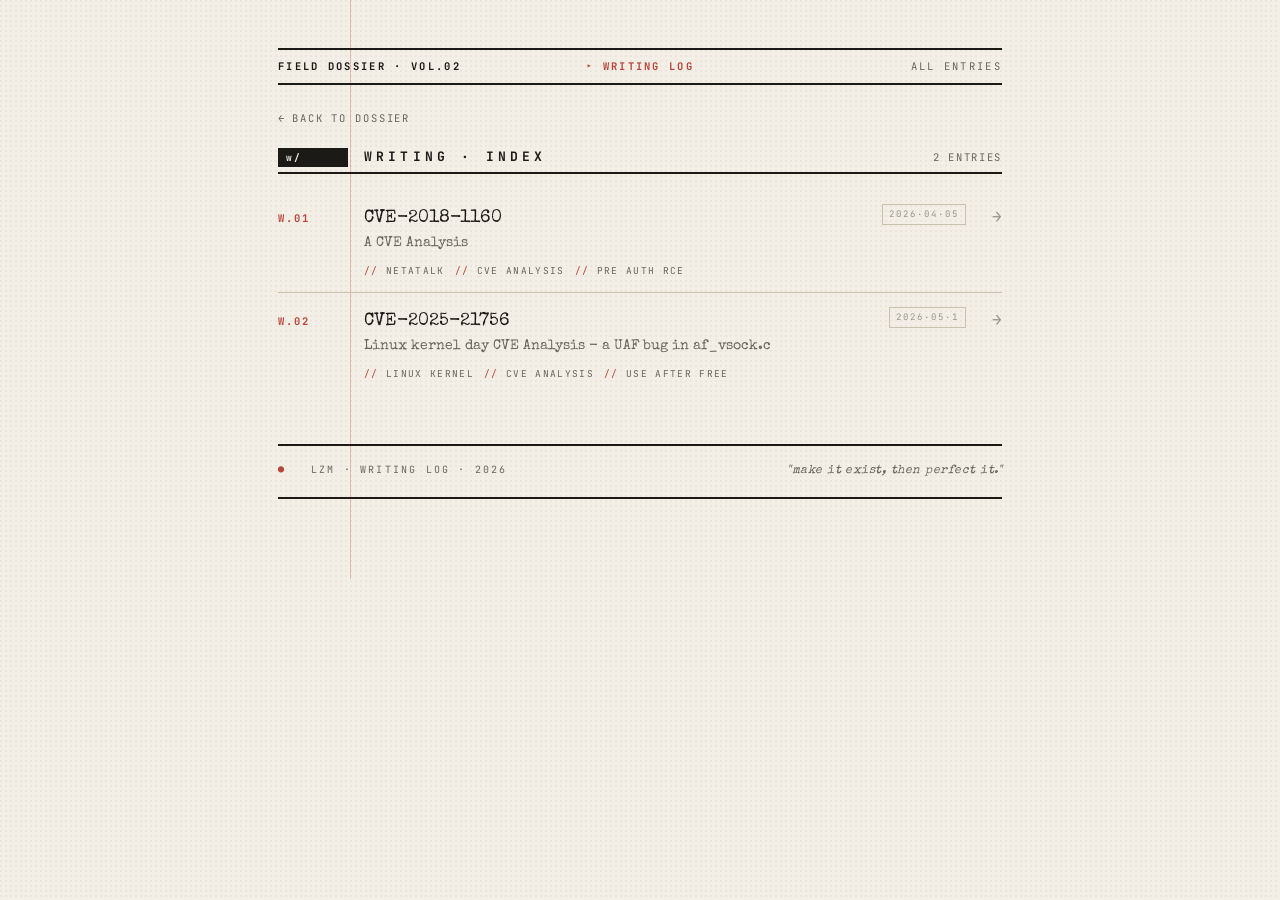
==== commit fac83ec6: "redesign portfolio to field dossier theme" ====
--- a/blog/index.html
+++ b/blog/index.html
@@ -3,81 +3,57 @@
 <head>
   <meta charset="UTF-8" />
   <meta name="viewport" content="width=device-width, initial-scale=1.0" />
-  <title>blog · lazyming</title>
+  <title>writing · lazyming</title>
   <link rel="preconnect" href="https://fonts.googleapis.com" />
   <link rel="preconnect" href="https://fonts.gstatic.com" crossorigin />
-  <link href="https://fonts.googleapis.com/css2?family=JetBrains+Mono:ital,wght@0,300;0,400;0,500;0,700;0,800;1,400&family=IBM+Plex+Serif:ital,wght@0,400;0,500;1,400&display=swap" rel="stylesheet" />
-  <link rel="stylesheet" href="../css/shared.css" />
-  <link rel="stylesheet" href="../css/portfolio.css" />
+  <link href="https://fonts.googleapis.com/css2?family=Special+Elite&family=JetBrains+Mono:wght@300;400;500;700&display=swap" rel="stylesheet" />
+  <link rel="stylesheet" href="../css/base.css" />
+  <link rel="stylesheet" href="../css/dossier.css" />
   <link rel="stylesheet" href="../css/blog.css" />
 </head>
-<body data-texture="grid">
+<body>
 
-<div class="frame-top">
-  <span class="dot"></span>
-  <span><b style="color:var(--fg)">lazyming</b>@portfolio</span>
-  <span class="sep">:</span>
-  <span>~/blog</span>
-  <div class="right">
-    <span id="clock">--:--:-- ICT</span>
-    <span class="sep">|</span>
-    <span>● ONLINE</span>
+<div class="sheet">
+
+  <div class="sheet-bg">
+    <div class="wm">FIELD NOTES</div>
   </div>
+
+  <div class="strip">
+    <span class="l">field dossier · vol.02</span>
+    <span class="c">▸ writing log</span>
+    <span class="r">all entries</span>
+  </div>
+
+  <a class="blog-back" href="../index.html#blog"><span class="arr">←</span> back to dossier</a>
+
+  <section>
+    <div class="h-row">
+      <span class="num">w/</span>
+      <h2 class="name">writing · index</h2>
+      <span class="meta" id="postCount">loading…</span>
+    </div>
+
+    <div id="postList"></div>
+  </section>
+
+  <footer>
+    <span><span class="red">●</span> &nbsp; lzm · writing log · 2026</span>
+    <span class="ascii">"make it exist, then perfect it."</span>
+  </footer>
+
 </div>
 
-<div class="blog-wrap">
-  <a class="blog-head__back back" href="../index.html#blog"><span class="arr">←</span> back to index</a>
-
-  <div class="blog-title">
-    <span class="prompt">$</span>
-    <span class="cmd">ls ~/blog/</span>
-    <span class="count" id="postCount">loading…</span>
-  </div>
-
-  <div class="proj-list" id="postList"></div>
-</div>
-
-<div class="frame-bot">
-  <span>0 errors</span>
-  <span class="sep">·</span>
-  <span>lazyming.blog</span>
-  <div class="right">
-    <span>make it exist, then perfect it.<span class="blink">_</span></span>
-  </div>
-</div>
-
-<script src="../js/clock.js"></script>
+<script src="../js/blog-list.js"></script>
 <script>
-  fetch('posts/manifest.json', { cache: 'no-store' })
-    .then(r => r.json())
-    .then(posts => {
-      const list  = document.getElementById('postList');
-      const count = document.getElementById('postCount');
-
-      posts.forEach((p, i) => {
-        const tags = (p.tags || []).map(t => `<span>${t}</span>`).join('');
-        const row  = document.createElement('a');
-        row.className = 'proj';
-        row.href = `post.html?slug=${encodeURIComponent(p.slug)}`;
-        row.innerHTML = `
-          <div class="idx">P.${String(i + 1).padStart(2, '0')}</div>
-          <div class="body">
-            <h3>${p.title}</h3>
-            <p>${p.description || ''}</p>
-            <div class="tags">${tags}</div>
-          </div>
-          <div class="meta">
-            <span class="lang">${p.date}</span>
-            <span class="arr">→</span>
-          </div>`;
-        list.appendChild(row);
-      });
-
-      if (count) count.textContent = `${posts.length} post${posts.length === 1 ? '' : 's'}`;
-    })
-    .catch(() => {
-      document.getElementById('postCount').textContent = '0 posts';
-    });
+  Blog.renderPostList({
+    manifest:   'posts/manifest.json',
+    listEl:     '#postList',
+    countEl:    '#postCount',
+    linkPrefix: 'post.html?slug=',
+    idPrefix:   'W',
+    kind:       p => Blog.fmtDate(p.date)
+  });
 </script>
 </body>
 </html>
--- a/css/base.css
+++ b/css/base.css
@@ -0,0 +1,47 @@
+/* ==========================================================================
+   Reset
+   ========================================================================== */
+* { box-sizing: border-box; margin: 0; padding: 0; }
+html { scroll-behavior: smooth; }
+a { color: inherit; text-decoration: none; }
+
+/* ==========================================================================
+   Variables
+   ========================================================================== */
+:root {
+  --paper:     #f3efe6;
+  --paper-2:   #ebe6d9;
+  --ink:       #1c1a17;
+  --ink-2:     #3d3a33;
+  --ink-3:     #6b665b;
+  --ink-4:     #9a958a;
+  --rule:      #c9c2b1;
+  --stamp:     #b8453a;
+  --highlight: #d4a82c;
+
+  --typewriter: 'Special Elite', 'Courier New', monospace;
+  --mono:       'JetBrains Mono', ui-monospace, Menlo, monospace;
+}
+
+/* ==========================================================================
+   Body / Paper Background
+   ========================================================================== */
+body {
+  background: var(--paper);
+  color: var(--ink);
+  font-family: var(--typewriter);
+  font-size: 15px;
+  line-height: 1.65;
+  -webkit-font-smoothing: antialiased;
+  min-height: 100vh;
+  background-image:
+    linear-gradient(to bottom, transparent 95%, rgba(184,69,58,0.05) 95.5%, transparent 96%),
+    radial-gradient(circle at 1px 1px, rgba(28,26,23,0.045) 1px, transparent 0);
+  background-size: 100% 30px, 5px 5px;
+}
+
+::selection { background: var(--highlight); color: var(--ink); }
+
+/* Utilities */
+.muted { color: var(--ink-3); }
+.red   { color: var(--stamp); }
--- a/css/dossier.css
+++ b/css/dossier.css
@@ -0,0 +1,680 @@
+/* ==========================================================================
+   Sheet (page wrapper) + watermark
+   ========================================================================== */
+.sheet {
+  max-width: 780px;
+  margin: 0 auto;
+  padding: 48px 28px 80px;
+  position: relative;
+}
+
+.sheet-bg {
+  position: absolute;
+  inset: 0;
+  overflow: hidden;
+  pointer-events: none;
+  z-index: 0;
+}
+
+.sheet::before {
+  content: "";
+  position: absolute;
+  top: 0; bottom: 0;
+  left: 100px;
+  width: 1px;
+  background: var(--stamp);
+  opacity: 0.3;
+  z-index: 0;
+}
+
+.wm {
+  position: absolute;
+  left: 50%; top: 50%;
+  transform: translate(-50%, -50%) rotate(-22deg);
+  font-family: var(--mono);
+  font-size: clamp(80px, 16vw, 140px);
+  color: var(--stamp);
+  opacity: 0.04;
+  font-weight: 700;
+  letter-spacing: 0.18em;
+  pointer-events: none;
+  user-select: none;
+  z-index: 0;
+  white-space: nowrap;
+}
+
+.sheet > * { position: relative; z-index: 1; }
+
+@media (max-width: 640px) {
+  .sheet { padding: 28px 16px 60px; }
+  .sheet::before { display: none; }
+}
+
+/* ==========================================================================
+   Top Strip
+   ========================================================================== */
+.strip {
+  display: grid;
+  grid-template-columns: 1fr auto 1fr;
+  gap: 16px;
+  align-items: baseline;
+  font-family: var(--mono);
+  font-size: 10.5px;
+  letter-spacing: 0.22em;
+  text-transform: uppercase;
+  color: var(--ink-3);
+  border-top: 2px solid var(--ink);
+  border-bottom: 2px solid var(--ink);
+  padding: 8px 0;
+  margin-bottom: 22px;
+}
+
+.strip .l { font-weight: 700; color: var(--ink); }
+.strip .c { color: var(--stamp); font-weight: 700; text-align: center; }
+.strip .r { text-align: right; }
+
+@media (max-width: 540px) {
+  .strip { letter-spacing: 0.12em; font-size: 9.5px; gap: 8px; }
+}
+
+/* ==========================================================================
+   Hero
+   ========================================================================== */
+.hero {
+  margin-bottom: 48px;
+  position: relative;
+  padding-top: 24px;
+}
+
+.hero .num {
+  position: absolute;
+  left: -72px;
+  top: 0;
+  font-family: var(--mono);
+  font-size: 10px;
+  color: var(--ink-4);
+  letter-spacing: 0.25em;
+}
+
+@media (max-width: 640px) {
+  .hero .num { position: static; margin-bottom: 8px; display: block; }
+}
+
+.hero h1 {
+  font-family: var(--typewriter);
+  font-weight: 400;
+  font-size: clamp(2.2rem, 6vw, 3.2rem);
+  line-height: 1.05;
+  letter-spacing: -0.005em;
+  margin-bottom: 14px;
+}
+
+.hero h1 .sig {
+  color: var(--stamp);
+  font-family: var(--mono);
+  font-size: 0.5em;
+  font-weight: 400;
+  letter-spacing: 0.04em;
+  vertical-align: 0.45em;
+  margin-left: 6px;
+  opacity: 0.85;
+}
+
+.hero h1 .alias {
+  display: block;
+  font-size: 0.6em;
+  color: var(--ink-3);
+  font-style: italic;
+  margin-top: 4px;
+  letter-spacing: 0.02em;
+}
+
+.hero .who {
+  font-family: var(--mono);
+  font-size: 12px;
+  color: var(--ink-3);
+  margin-bottom: 24px;
+  letter-spacing: 0.06em;
+}
+
+.hero .who b { color: var(--stamp); font-weight: 700; }
+
+/* lede */
+.lede {
+  font-size: 17px;
+  line-height: 1.6;
+  color: var(--ink);
+  max-width: 56ch;
+  margin-bottom: 22px;
+}
+
+.lede .mark {
+  background: linear-gradient(transparent 60%, var(--highlight) 60%, var(--highlight) 92%, transparent 92%);
+  padding: 0 2px;
+}
+
+.lede em { font-style: italic; color: var(--ink-2); }
+
+.lede .redact {
+  background: var(--ink);
+  color: transparent;
+  user-select: none;
+  padding: 0 6px;
+  transition: background 0.25s, color 0.25s;
+}
+
+.lede .redact:hover {
+  background: transparent;
+  color: var(--ink);
+}
+
+/* ==========================================================================
+   Vitals (ID card)
+   ========================================================================== */
+.vitals {
+  display: grid;
+  grid-template-columns: 1fr 1fr;
+  border: 1.5px solid var(--ink);
+  margin-bottom: 32px;
+}
+
+@media (max-width: 540px) {
+  .vitals { grid-template-columns: 1fr; }
+}
+
+.vital {
+  padding: 10px 14px;
+  border-right: 1.5px solid var(--ink);
+  border-bottom: 1.5px solid var(--ink);
+  font-size: 13.5px;
+}
+
+.vital:nth-child(2n) { border-right: none; }
+.vital:nth-last-child(-n+2):not(:nth-last-child(odd)) { border-bottom: none; }
+.vital:last-child { border-bottom: none; }
+
+@media (max-width: 540px) {
+  .vital { border-right: none; border-bottom: 1.5px solid var(--ink); }
+  .vital:last-child { border-bottom: none; }
+}
+
+.vital .k {
+  font-family: var(--mono);
+  font-size: 9.5px;
+  letter-spacing: 0.2em;
+  text-transform: uppercase;
+  color: var(--ink-3);
+  margin-bottom: 3px;
+}
+
+.vital .v { color: var(--ink); }
+.vital .v b { color: var(--stamp); font-weight: 700; }
+
+/* ==========================================================================
+   Sections (h-row)
+   ========================================================================== */
+section { margin-bottom: 44px; position: relative; }
+
+.h-row {
+  display: grid;
+  grid-template-columns: 70px 1fr auto;
+  gap: 16px;
+  align-items: baseline;
+  border-bottom: 2px solid var(--ink);
+  padding-bottom: 5px;
+  margin-bottom: 16px;
+}
+
+.h-row .num {
+  font-family: var(--mono);
+  font-size: 9.5px;
+  color: var(--paper);
+  background: var(--ink);
+  letter-spacing: 0.18em;
+  font-weight: 700;
+  padding: 2px 8px;
+}
+
+.h-row .name {
+  font-family: var(--mono);
+  font-size: 13px;
+  color: var(--ink);
+  text-transform: uppercase;
+  letter-spacing: 0.32em;
+  font-weight: 700;
+}
+
+.h-row .meta {
+  font-family: var(--mono);
+  font-size: 10.5px;
+  color: var(--ink-3);
+  letter-spacing: 0.16em;
+  text-transform: uppercase;
+}
+
+/* ==========================================================================
+   Now (log entries)
+   ========================================================================== */
+.log { display: grid; gap: 4px; font-size: 14px; }
+
+.log .ent {
+  display: grid;
+  grid-template-columns: 100px 1fr;
+  gap: 18px;
+  padding: 8px 0;
+  border-bottom: 1px dotted var(--rule);
+}
+
+.log .ent:last-child { border-bottom: none; }
+
+.log .ent .key {
+  font-family: var(--mono);
+  color: var(--stamp);
+  font-size: 10.5px;
+  text-transform: uppercase;
+  letter-spacing: 0.18em;
+  padding-top: 4px;
+  font-weight: 700;
+}
+
+.log .ent .val { color: var(--ink); }
+.log .ent .val b { font-weight: 700; }
+
+.log .ent .val small {
+  display: block;
+  font-size: 12.5px;
+  color: var(--ink-3);
+  margin-top: 2px;
+  font-style: italic;
+}
+
+/* ==========================================================================
+   Skills
+   ========================================================================== */
+.skills {
+  display: grid;
+  grid-template-columns: 1fr 1fr;
+  gap: 4px 32px;
+}
+
+@media (max-width: 540px) {
+  .skills { grid-template-columns: 1fr; }
+}
+
+.sk {
+  display: grid;
+  grid-template-columns: 100px 1fr;
+  gap: 12px;
+  padding: 6px 0;
+  border-bottom: 1px dotted var(--rule);
+  font-size: 13.5px;
+}
+
+.sk .k {
+  font-family: var(--mono);
+  color: var(--ink-3);
+  font-size: 10px;
+  text-transform: uppercase;
+  letter-spacing: 0.18em;
+  padding-top: 3px;
+}
+
+.sk .v { color: var(--ink); }
+.sk .v .pri { color: var(--stamp); font-weight: 700; }
+
+/* ==========================================================================
+   Project Rows (research, builds, blog)
+   ========================================================================== */
+.proj {
+  display: grid;
+  grid-template-columns: 70px 1fr auto;
+  gap: 16px;
+  align-items: baseline;
+  padding: 14px 0;
+  border-bottom: 1px solid var(--rule);
+  color: var(--ink);
+  transition: padding-left 0.3s cubic-bezier(.2,.7,.2,1), background 0.2s;
+  position: relative;
+}
+
+.proj:last-child { border-bottom: none; }
+
+.proj::before {
+  content: "";
+  position: absolute;
+  left: 0; top: 50%;
+  width: 0; height: 2px;
+  background: var(--stamp);
+  transform: translateY(-50%);
+  transition: width 0.3s cubic-bezier(.2,.7,.2,1);
+}
+
+.proj:hover {
+  padding-left: 18px;
+  background: linear-gradient(to right, var(--paper-2), transparent 70%);
+}
+
+.proj:hover::before { width: 12px; }
+
+.proj .id {
+  font-family: var(--mono);
+  font-size: 10.5px;
+  color: var(--stamp);
+  letter-spacing: 0.18em;
+  font-weight: 700;
+  padding-top: 4px;
+}
+
+.proj h3 {
+  font-family: var(--typewriter);
+  font-size: 18px;
+  font-weight: 400;
+  line-height: 1.2;
+  margin-bottom: 4px;
+}
+
+.proj:hover h3 { color: var(--stamp); }
+
+.proj p {
+  font-size: 13.5px;
+  color: var(--ink-3);
+  line-height: 1.55;
+  max-width: 50ch;
+}
+
+.proj .tags {
+  margin-top: 8px;
+  display: flex;
+  gap: 10px;
+  flex-wrap: wrap;
+  font-family: var(--mono);
+  font-size: 9.5px;
+  color: var(--ink-3);
+  letter-spacing: 0.14em;
+  text-transform: uppercase;
+}
+
+.proj .tags span::before { content: "// "; color: var(--stamp); }
+
+.proj .arr {
+  font-family: var(--mono);
+  font-size: 16px;
+  color: var(--ink-4);
+  transition: transform 0.25s, color 0.2s;
+}
+
+.proj:hover .arr { color: var(--stamp); transform: translateX(6px); }
+
+.proj .kind {
+  position: absolute;
+  top: 14px;
+  right: 36px;
+  font-family: var(--mono);
+  font-size: 9px;
+  letter-spacing: 0.22em;
+  text-transform: uppercase;
+  color: var(--ink-4);
+  border: 1px solid var(--rule);
+  padding: 2px 6px;
+}
+
+.proj.sec .kind { color: var(--stamp); border-color: var(--stamp); }
+
+@media (max-width: 540px) {
+  .proj .kind { display: none; }
+}
+
+/* ==========================================================================
+   "All Entries" link (homepage blog section)
+   ========================================================================== */
+.all-entries {
+  margin-top: 14px;
+  font-family: var(--mono);
+  font-size: 10.5px;
+  letter-spacing: 0.18em;
+  text-transform: uppercase;
+}
+
+.all-entries a {
+  color: var(--stamp);
+  border-bottom: 1px solid var(--stamp);
+  padding-bottom: 1px;
+}
+
+/* ==========================================================================
+   Contact
+   ========================================================================== */
+.contact-wrap { padding: 18px 0 8px; }
+
+.contact-wrap h2 {
+  font-family: var(--typewriter);
+  font-size: 1.8rem;
+  font-weight: 400;
+  letter-spacing: -0.01em;
+  margin-bottom: 12px;
+  line-height: 1.15;
+}
+
+.contact-wrap h2 .dim {
+  color: var(--ink-3);
+  font-style: italic;
+  font-size: 1.1rem;
+}
+
+.contact-wrap p {
+  color: var(--ink-3);
+  font-size: 14px;
+  max-width: 54ch;
+  margin-bottom: 22px;
+}
+
+.actions { display: flex; gap: 16px; flex-wrap: wrap; align-items: center; }
+
+.btn {
+  display: inline-flex;
+  align-items: center;
+  gap: 8px;
+  font-family: var(--mono);
+  font-size: 12.5px;
+  color: var(--ink);
+  border-bottom: 1.5px solid var(--ink);
+  padding-bottom: 2px;
+  transition: color 0.15s, border-color 0.2s, transform 0.2s;
+}
+
+.btn .sig { color: var(--stamp); font-size: 14px; }
+.btn:hover { color: var(--stamp); border-color: var(--stamp); transform: translateY(-1px); }
+
+.btn.primary {
+  background: var(--ink);
+  color: var(--paper);
+  border: 1.5px solid var(--ink);
+  padding: 8px 14px;
+  font-weight: 500;
+}
+
+.btn.primary:hover {
+  background: var(--stamp);
+  border-color: var(--stamp);
+  color: var(--paper);
+}
+
+.btn.primary .sig { color: var(--paper); }
+
+/* ==========================================================================
+   Footer
+   ========================================================================== */
+footer {
+  margin-top: 48px;
+  padding: 16px 0;
+  border-top: 2px solid var(--ink);
+  border-bottom: 2px solid var(--ink);
+  display: flex;
+  justify-content: space-between;
+  font-family: var(--mono);
+  font-size: 10px;
+  color: var(--ink-3);
+  letter-spacing: 0.22em;
+  text-transform: uppercase;
+}
+
+footer .ascii {
+  color: var(--ink-3);
+  letter-spacing: 0.04em;
+  text-transform: none;
+  font-family: var(--typewriter);
+  font-size: 12px;
+  font-style: italic;
+}
+
+@media (max-width: 540px) {
+  footer { flex-direction: column; gap: 6px; letter-spacing: 0.14em; }
+}
+
+/* ==========================================================================
+   Intro Overlay (typewriter intake form)
+   ========================================================================== */
+.intro {
+  position: fixed;
+  inset: 0;
+  background: rgba(28, 26, 23, 0.55);
+  backdrop-filter: blur(2px);
+  z-index: 200;
+  display: flex;
+  align-items: center;
+  justify-content: center;
+  padding: 24px;
+}
+
+.intro.hidden { display: none; }
+
+.intro-card {
+  background: var(--paper);
+  border: 1.5px solid var(--ink);
+  max-width: 560px;
+  width: 100%;
+  box-shadow: 0 18px 40px rgba(0, 0, 0, 0.35);
+  background-image:
+    linear-gradient(to bottom, transparent 95%, rgba(184,69,58,0.05) 95.5%, transparent 96%),
+    radial-gradient(circle at 1px 1px, rgba(28,26,23,0.045) 1px, transparent 0);
+  background-size: 100% 30px, 5px 5px;
+}
+
+.intro-strip {
+  display: grid;
+  grid-template-columns: 1fr auto 1fr;
+  gap: 12px;
+  align-items: baseline;
+  font-family: var(--mono);
+  font-size: 9.5px;
+  letter-spacing: 0.22em;
+  text-transform: uppercase;
+  color: var(--ink-3);
+  border-bottom: 2px solid var(--ink);
+  padding: 8px 14px;
+}
+
+.intro-strip .l { font-weight: 700; color: var(--ink); }
+.intro-strip .c { color: var(--stamp); font-weight: 700; text-align: center; }
+.intro-strip .r { text-align: right; }
+
+.intro-body {
+  padding: 22px 26px 18px;
+  font-family: var(--typewriter);
+  font-size: 14px;
+  line-height: 1.85;
+  color: var(--ink);
+  min-height: 240px;
+}
+
+.intro-body .field {
+  display: grid;
+  grid-template-columns: 90px 1fr;
+  gap: 12px;
+  padding: 4px 0;
+  border-bottom: 1px dotted var(--rule);
+}
+
+.intro-body .field .k {
+  font-family: var(--mono);
+  font-size: 9.5px;
+  letter-spacing: 0.2em;
+  text-transform: uppercase;
+  color: var(--ink-3);
+  padding-top: 4px;
+}
+
+.intro-body .field .v { color: var(--ink); }
+.intro-body .field .v b { color: var(--stamp); font-weight: 700; }
+
+.intro-body .head {
+  font-family: var(--mono);
+  font-size: 10.5px;
+  letter-spacing: 0.32em;
+  text-transform: uppercase;
+  color: var(--ink-3);
+  margin-bottom: 12px;
+}
+
+.intro-body .cur {
+  display: inline-block;
+  width: 0.55em;
+  height: 1em;
+  background: var(--ink);
+  vertical-align: -0.15em;
+  animation: cursor-blink 1.05s steps(1) infinite;
+}
+
+@keyframes cursor-blink { 50% { opacity: 0; } }
+
+.intro-foot {
+  border-top: 1.5px solid var(--ink);
+  padding: 10px 14px;
+  display: flex;
+  justify-content: space-between;
+  align-items: center;
+  font-family: var(--mono);
+  font-size: 10px;
+  letter-spacing: 0.18em;
+  text-transform: uppercase;
+  color: var(--ink-3);
+}
+
+.intro-foot .stamp {
+  color: var(--stamp);
+  border: 1.5px double var(--stamp);
+  padding: 3px 10px;
+  font-weight: 700;
+  letter-spacing: 0.22em;
+}
+
+.intro-foot button {
+  font-family: var(--mono);
+  font-size: 10.5px;
+  letter-spacing: 0.18em;
+  text-transform: uppercase;
+  background: var(--ink);
+  color: var(--paper);
+  border: 1.5px solid var(--ink);
+  padding: 6px 14px;
+  cursor: pointer;
+  transition: background 0.15s, color 0.15s;
+}
+
+.intro-foot button:hover {
+  background: var(--stamp);
+  border-color: var(--stamp);
+}
+
+/* ==========================================================================
+   Ornament
+   ========================================================================== */
+.orn {
+  text-align: center;
+  color: var(--ink-4);
+  font-family: var(--mono);
+  font-size: 12px;
+  letter-spacing: 0.4em;
+  margin: 32px 0;
+  user-select: none;
+}
--- a/css/blog.css
+++ b/css/blog.css
@@ -1,232 +1,158 @@
 /* ==========================================================================
-   Blog Index Page
-   ========================================================================== */
-.blog-wrap {
-  max-width: 72rem;
-  margin: 0 auto;
-  padding: 64px 2rem 64px;
-  position: relative;
-  z-index: 1;
-}
-
-.blog-head {
-  margin-bottom: 48px;
-}
-
-.blog-head .breadcrumb {
+   Blog Index — reuses .sheet, .strip, .h-row, .proj from dossier.css
+   ========================================================================== */
+.blog-back {
   display: inline-flex;
   align-items: center;
-  gap: 8px;
-  color: var(--fg-dim);
-  text-decoration: none;
-  font-size: 12.5px;
-  margin-bottom: 32px;
-  letter-spacing: 0.02em;
-  transition: color .15s;
-}
-
-.blog-head .breadcrumb:hover { color: var(--accent); }
-
-.blog-head .breadcrumb .arr { transition: transform .15s; }
-.blog-head .breadcrumb:hover .arr { transform: translateX(-3px); }
-
-.blog-title {
-  display: flex;
-  align-items: baseline;
-  gap: 12px;
-  padding-bottom: 10px;
-  border-bottom: 1px solid var(--line);
-  font-size: 12px;
-  color: var(--fg-dim);
-  letter-spacing: 0.02em;
-}
-
-.blog-title .prompt { color: var(--accent); }
-.blog-title .cmd    { color: var(--fg); }
-.blog-title .count  { margin-left: auto; color: var(--fg-fade); font-size: 10px; text-transform: uppercase; letter-spacing: 0.14em; }
-
-/* reuse .proj-list and .proj from portfolio.css */
-
-/* ==========================================================================
-   Blog Post Page
-   ========================================================================== */
-.post-wrap {
-  max-width: 720px;
-  margin: 0 auto;
-  padding: 76px 28px 96px;
-  position: relative;
-  z-index: 1;
-}
-
-.back {
-  display: inline-flex;
-  align-items: center;
-  gap: 8px;
-  color: var(--fg-dim);
-  text-decoration: none;
-  font-size: 12.5px;
-  margin-bottom: 44px;
-  letter-spacing: 0.02em;
-  transition: color .15s;
-}
-
-.back:hover { color: var(--accent); }
-.back .arr  { transition: transform .15s; }
-.back:hover .arr { transform: translateX(-3px); }
-
+  gap: 6px;
+  font-family: var(--mono);
+  font-size: 10.5px;
+  letter-spacing: 0.18em;
+  text-transform: uppercase;
+  color: var(--ink-3);
+  margin-bottom: 18px;
+  transition: color 0.15s;
+}
+
+.blog-back:hover { color: var(--stamp); }
+.blog-back .arr { transition: transform 0.15s; }
+.blog-back:hover .arr { transform: translateX(-3px); }
+
+/* ==========================================================================
+   Blog Post — paper article styles
+   ========================================================================== */
 .post-meta {
   display: flex;
   align-items: center;
   gap: 14px;
-  font-size: 11px;
-  color: var(--fg-fade);
-  text-transform: uppercase;
-  letter-spacing: 0.16em;
+  font-family: var(--mono);
+  font-size: 10.5px;
+  color: var(--ink-3);
+  text-transform: uppercase;
+  letter-spacing: 0.18em;
   margin-bottom: 16px;
   flex-wrap: wrap;
 }
 
 .post-meta .date {
-  color: var(--accent);
-  font-variant-numeric: tabular-nums;
-}
-
-.post-meta .sep { color: var(--line-2); }
-
-.post-meta .tags { display: flex; gap: 6px; flex-wrap: wrap; }
+  color: var(--stamp);
+  font-weight: 700;
+}
+
+.post-meta .sep { color: var(--rule); }
+
+.post-meta .tags { display: flex; gap: 8px; flex-wrap: wrap; }
 
 .post-meta .tags span {
-  padding: 2px 8px;
-  border: 1px solid var(--line-2);
-  border-radius: 2px;
-  font-size: 10px;
-  color: var(--fg-2);
-  letter-spacing: 0.08em;
+  border: 1px solid var(--rule);
+  padding: 2px 7px;
+  font-size: 9.5px;
+  color: var(--ink-3);
+  letter-spacing: 0.14em;
 }
 
 h1.post-title {
-  font-family: var(--mono);
-  font-weight: 700;
-  font-size: clamp(2rem, 5vw, 2.8rem);
+  font-family: var(--typewriter);
+  font-weight: 400;
+  font-size: clamp(2rem, 5vw, 2.6rem);
   line-height: 1.1;
-  letter-spacing: -0.03em;
-  margin: 0 0 18px;
-  color: var(--fg);
+  letter-spacing: -0.005em;
+  margin-bottom: 16px;
+  color: var(--ink);
 }
 
 .post-dek {
-  font-family: var(--serif);
   font-style: italic;
-  color: var(--fg-dim);
-  font-size: 1.05rem;
+  color: var(--ink-2);
+  font-size: 1rem;
   line-height: 1.55;
   max-width: 58ch;
-  margin: 0 0 36px;
-  padding-bottom: 28px;
-  border-bottom: 1px solid var(--line);
-}
-
-/* ==========================================================================
-   Article / Markdown Content
+  margin-bottom: 32px;
+  padding-bottom: 24px;
+  border-bottom: 1px solid var(--rule);
+}
+
+/* Avoid showing a stray border for posts without a description */
+.post-dek:empty { display: none; }
+
+/* ==========================================================================
+   Article (markdown content)
    ========================================================================== */
 article {
-  color: var(--fg-2);
+  color: var(--ink);
   font-size: 15.5px;
   line-height: 1.75;
 }
 
-article > * + * { margin-top: 1.1em; }
-
-article h1 {
-  font-family: var(--mono);
-  color: var(--fg);
-  font-weight: 800;
-  font-size: clamp(2rem, 5vw, 2.8rem);
-  line-height: 1.1;
-  letter-spacing: -0.03em;
-  margin: 0 0 18px;
-}
-
+article > * + * { margin-top: 1em; }
+
+/* h1 inside the article is demoted to look like an h2 — the page already has
+   one h1 (.post-title), so a leading # in markdown shouldn't compete with it. */
+article h1,
 article h2 {
   font-family: var(--mono);
-  color: var(--fg);
+  font-size: 13px;
+  text-transform: uppercase;
+  letter-spacing: 0.32em;
   font-weight: 700;
-  font-size: 1.35rem;
-  letter-spacing: -0.01em;
-  margin: 56px 0 14px;
-  padding-top: 18px;
-  border-top: 1px solid var(--line);
-  position: relative;
-}
-
-article h2::before {
-  content: "§";
-  position: absolute;
-  left: -24px; top: 20px;
-  color: var(--accent);
+  color: var(--ink);
+  margin: 40px 0 12px;
+  padding-bottom: 4px;
+  border-bottom: 2px solid var(--ink);
+}
+
+article h3 {
+  font-family: var(--typewriter);
+  font-size: 18px;
   font-weight: 400;
-}
-
-article h3 {
-  font-family: var(--mono);
-  color: var(--fg);
-  font-weight: 600;
-  font-size: 1.05rem;
-  margin: 32px 0 8px;
-  letter-spacing: -0.005em;
+  color: var(--ink);
+  margin: 28px 0 8px;
 }
 
 article p { margin: 0; }
-article p b, article p strong { color: var(--fg); font-weight: 600; }
+article p b, article p strong { color: var(--ink); font-weight: 700; }
 
 article a {
-  color: var(--accent);
-  text-decoration: none;
-  border-bottom: 1px dashed var(--accent-dim);
-  transition: border-color .15s;
-}
-
-article a:hover { border-bottom-color: var(--accent); }
+  color: var(--stamp);
+  border-bottom: 1px solid var(--stamp);
+  transition: opacity 0.15s;
+}
+
+article a:hover { opacity: 0.7; }
 
 article code {
   font-family: var(--mono);
   font-size: 13px;
   padding: 1px 6px;
-  border-radius: 2px;
-  background: var(--bg-2);
-  border: 1px solid var(--line);
-  color: var(--accent-hi);
+  background: var(--paper-2);
+  border: 1px solid var(--rule);
+  color: var(--ink);
 }
 
 article pre {
-  background: var(--bg-2);
-  border: 1px solid var(--line);
-  border-radius: 4px;
-  padding: 16px 18px;
+  background: var(--paper-2);
+  border: 1px solid var(--rule);
+  padding: 14px 16px;
   overflow-x: auto;
-  margin: 24px 0;
-  font-size: 13px;
-  line-height: 1.65;
+  margin: 20px 0;
+  font-size: 13px;
+  line-height: 1.6;
 }
 
 article pre code {
   background: none;
   border: none;
   padding: 0;
-  color: var(--fg);
-  font-size: 13px;
+  color: var(--ink);
 }
 
 article blockquote {
-  margin: 24px 0;
-  padding: 14px 18px;
-  border-left: 2px solid var(--accent);
-  background: var(--accent-dim);
-  border-radius: 0 3px 3px 0;
-  color: var(--fg);
+  margin: 20px 0;
+  padding: 12px 18px;
+  border-left: 3px solid var(--stamp);
+  background: var(--paper-2);
+  color: var(--ink-2);
   font-style: italic;
-  font-family: var(--serif);
-  font-size: 1rem;
 }
 
 article ul, article ol {
@@ -235,18 +161,18 @@
 }
 
 article li { margin: 4px 0; }
-article li::marker { color: var(--accent); }
+article li::marker { color: var(--stamp); }
 
 article hr {
   border: none;
-  border-top: 1px dashed var(--line);
-  margin: 40px 0;
+  border-top: 1px dotted var(--rule);
+  margin: 36px 0;
 }
 
 article img {
   max-width: 100%;
-  border-radius: 4px;
   margin: 16px 0;
+  border: 1px solid var(--rule);
 }
 
 article table {
@@ -257,116 +183,93 @@
 }
 
 article th {
-  background: var(--bg-2);
-  color: var(--accent);
-  padding: 8px 12px;
+  background: var(--paper-2);
+  border: 1px solid var(--ink);
+  padding: 6px 10px;
   text-align: left;
-  border: 1px solid var(--line);
-  font-size: 11px;
-  text-transform: uppercase;
-  letter-spacing: 0.08em;
+  font-family: var(--mono);
+  font-size: 10px;
+  text-transform: uppercase;
+  letter-spacing: 0.18em;
+  color: var(--ink);
 }
 
 article td {
-  padding: 8px 12px;
-  border: 1px solid var(--line);
-  color: var(--fg-2);
-}
-
-article tr:hover td { background: var(--bg-2); }
-
-/* ==========================================================================
-   End of Post
+  padding: 6px 10px;
+  border: 1px solid var(--rule);
+  color: var(--ink);
+}
+
+/* ==========================================================================
+   End of post
    ========================================================================== */
 .eop {
-  margin-top: 72px;
-  padding: 24px 0;
-  border-top: 1px solid var(--line);
+  margin-top: 56px;
+  padding: 16px 0;
+  border-top: 2px solid var(--ink);
+  border-bottom: 2px solid var(--ink);
   display: flex;
   justify-content: space-between;
-  align-items: baseline;
-  font-size: 12px;
-  color: var(--fg-dim);
-  gap: 20px;
   flex-wrap: wrap;
-}
-
-.eop .sig {
-  font-family: var(--serif);
-  font-style: italic;
-  color: var(--fg);
-  font-size: 14px;
-}
-
-.eop .share { display: flex; gap: 14px; }
+  gap: 16px;
+  font-family: var(--mono);
+  font-size: 10px;
+  color: var(--ink-3);
+  letter-spacing: 0.22em;
+  text-transform: uppercase;
+}
+
+.eop .share { display: flex; gap: 16px; }
 
 .eop .share a {
-  color: var(--fg-2);
-  text-decoration: none;
-  border-bottom: 1px dashed var(--line);
+  color: var(--ink-3);
+  border-bottom: 1px solid var(--rule);
   padding-bottom: 1px;
-  transition: color .15s, border-color .15s;
-}
-
-.eop .share a:hover { color: var(--accent); border-color: var(--accent); }
-
-/* ==========================================================================
-   More Posts
-   ========================================================================== */
-.more { margin-top: 48px; }
+  transition: color 0.15s, border-color 0.15s;
+}
+
+.eop .share a:hover { color: var(--stamp); border-color: var(--stamp); }
+
+/* ==========================================================================
+   More posts
+   ========================================================================== */
+.more { margin-top: 32px; }
 
 .more-h {
-  font-size: 11px;
-  color: var(--fg-fade);
-  letter-spacing: 0.16em;
-  text-transform: uppercase;
+  font-family: var(--mono);
+  font-size: 10px;
+  letter-spacing: 0.32em;
+  text-transform: uppercase;
+  color: var(--ink-3);
   margin-bottom: 14px;
-  display: flex;
-  gap: 10px;
-  align-items: center;
-}
-
-.more-h::after {
-  content: "";
-  flex: 1; height: 1px;
-  background: var(--line);
-}
-
-.more-list {
-  display: grid;
-  grid-template-columns: 1fr 1fr;
-  gap: 0;
-  border: 1px solid var(--line);
-  border-radius: 3px;
-  overflow: hidden;
 }
 
 .more-list a {
-  padding: 16px 18px;
-  background: var(--bg-2);
-  border-right: 1px solid var(--line);
-  text-decoration: none;
-  color: var(--fg);
-  display: flex;
-  flex-direction: column;
-  gap: 6px;
-  transition: background .15s;
-}
-
-.more-list a:last-child { border-right: none; }
-.more-list a:hover { background: var(--bg-3); }
-.more-list .d { font-size: 10px; color: var(--fg-fade); letter-spacing: 0.12em; text-transform: uppercase; }
-.more-list .t { font-weight: 500; font-size: 14px; letter-spacing: -0.01em; }
-.more-list a:hover .t { color: var(--accent); }
-
-/* ==========================================================================
-   Responsive
-   ========================================================================== */
-@media (max-width: 600px) {
-  .post-wrap { padding: 54px 20px 72px; }
-  article h2::before { display: none; }
-  .more-list { grid-template-columns: 1fr; }
-  .more-list a { border-right: none; border-bottom: 1px solid var(--line); }
-  .more-list a:last-child { border-bottom: none; }
-  .post-meta { flex-wrap: wrap; }
-}
+  display: block;
+  padding: 10px 0;
+  border-bottom: 1px dotted var(--rule);
+  color: var(--ink);
+  transition: color 0.15s, padding-left 0.2s;
+}
+
+.more-list a:last-child { border-bottom: none; }
+
+.more-list a:hover {
+  color: var(--stamp);
+  padding-left: 8px;
+}
+
+.more-list .d {
+  display: block;
+  font-family: var(--mono);
+  font-size: 9.5px;
+  letter-spacing: 0.18em;
+  text-transform: uppercase;
+  color: var(--ink-3);
+  margin-bottom: 2px;
+}
+
+.more-list .t {
+  font-family: var(--typewriter);
+  font-size: 16px;
+}
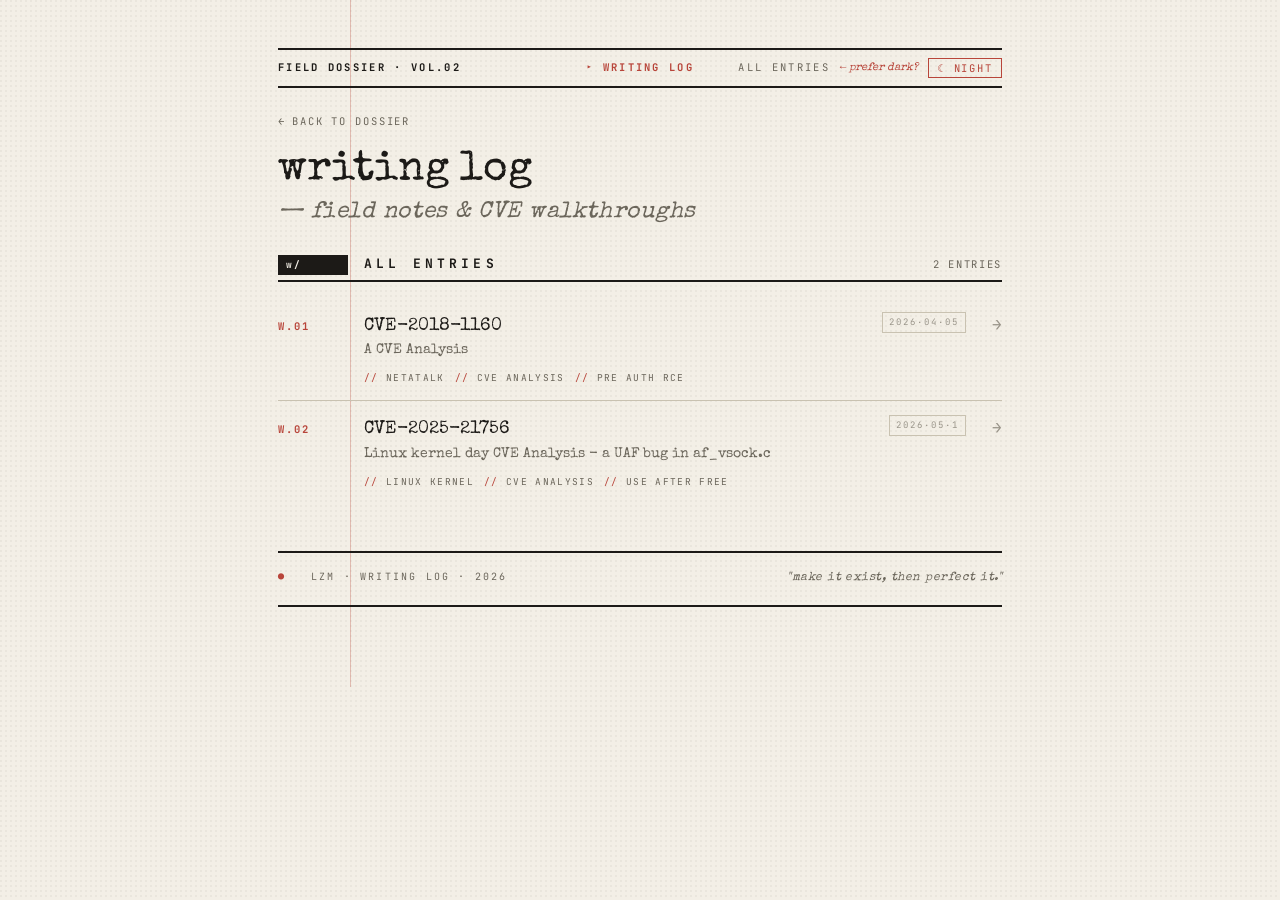
==== commit ec7258f9: "add dark mode toggle and fix flash on page load" ====
--- a/blog/index.html
+++ b/blog/index.html
@@ -10,6 +10,14 @@
   <link rel="stylesheet" href="../css/base.css" />
   <link rel="stylesheet" href="../css/dossier.css" />
   <link rel="stylesheet" href="../css/blog.css" />
+  <!-- Set theme before paint to avoid flash of wrong theme -->
+  <script>
+    try {
+      if (sessionStorage.getItem('lm_theme') === 'night') {
+        document.documentElement.setAttribute('data-theme', 'night');
+      }
+    } catch (e) {}
+  </script>
 </head>
 <body>
 
@@ -22,15 +30,21 @@
   <div class="strip">
     <span class="l">field dossier · vol.02</span>
     <span class="c">▸ writing log</span>
-    <span class="r">all entries</span>
+    <span class="r">
+      <span>all entries</span>
+      <span class="theme-hint">← prefer dark?</span>
+      <button type="button" class="theme-toggle attract" data-theme-toggle aria-label="toggle theme">☾ night</button>
+    </span>
   </div>
 
   <a class="blog-back" href="../index.html#blog"><span class="arr">←</span> back to dossier</a>
 
+  <h1 class="blog-h1">writing log <span class="sig">— field notes &amp; CVE walkthroughs</span></h1>
+
   <section>
     <div class="h-row">
       <span class="num">w/</span>
-      <h2 class="name">writing · index</h2>
+      <h2 class="name">all entries</h2>
       <span class="meta" id="postCount">loading…</span>
     </div>
 
@@ -44,6 +58,7 @@
 
 </div>
 
+<script src="../js/theme.js"></script>
 <script src="../js/blog-list.js"></script>
 <script>
   Blog.renderPostList({
--- a/css/base.css
+++ b/css/base.css
@@ -6,7 +6,7 @@
 a { color: inherit; text-decoration: none; }
 
 /* ==========================================================================
-   Variables
+   Variables — Light (Day Dossier, default)
    ========================================================================== */
 :root {
   --paper:     #f3efe6;
@@ -19,8 +19,34 @@
   --stamp:     #b8453a;
   --highlight: #d4a82c;
 
+  /* paper background tint (rgba ingredient for body bg-image) */
+  --grain-rgb: 28, 26, 23;
+  --grain-opacity: 0.045;
+  --rule-rgb: 184, 69, 58;
+  --rule-opacity: 0.05;
+
   --typewriter: 'Special Elite', 'Courier New', monospace;
   --mono:       'JetBrains Mono', ui-monospace, Menlo, monospace;
+}
+
+/* ==========================================================================
+   Variables — Night (phosphor terminal)
+   ========================================================================== */
+[data-theme="night"] {
+  --paper:     #0a0e0c;
+  --paper-2:   #11161a;
+  --ink:       #c8e6c4;
+  --ink-2:     #9bc59a;
+  --ink-3:     #6a8a6f;
+  --ink-4:     #455a4c;
+  --rule:      #25342b;
+  --stamp:     #ff7a52;
+  --highlight: #f5c842;
+
+  --grain-rgb: 200, 230, 196;
+  --grain-opacity: 0.025;
+  --rule-rgb: 255, 122, 82;
+  --rule-opacity: 0.04;
 }
 
 /* ==========================================================================
@@ -35,12 +61,24 @@
   -webkit-font-smoothing: antialiased;
   min-height: 100vh;
   background-image:
-    linear-gradient(to bottom, transparent 95%, rgba(184,69,58,0.05) 95.5%, transparent 96%),
-    radial-gradient(circle at 1px 1px, rgba(28,26,23,0.045) 1px, transparent 0);
+    linear-gradient(to bottom, transparent 95%, rgba(var(--rule-rgb), var(--rule-opacity)) 95.5%, transparent 96%),
+    radial-gradient(circle at 1px 1px, rgba(var(--grain-rgb), var(--grain-opacity)) 1px, transparent 0);
   background-size: 100% 30px, 5px 5px;
+  transition: background-color 0.25s ease, color 0.25s ease;
 }
 
-::selection { background: var(--highlight); color: var(--ink); }
+/* CRT scanlines + phosphor glow vignette in night mode */
+[data-theme="night"] body {
+  background-image:
+    repeating-linear-gradient(to bottom,
+      transparent 0, transparent 2px,
+      rgba(200, 230, 196, 0.025) 2px, rgba(200, 230, 196, 0.025) 3px),
+    linear-gradient(to bottom, transparent 95%, rgba(var(--rule-rgb), var(--rule-opacity)) 95.5%, transparent 96%),
+    radial-gradient(circle at 1px 1px, rgba(var(--grain-rgb), var(--grain-opacity)) 1px, transparent 0);
+  background-size: 100% 3px, 100% 30px, 5px 5px;
+}
+
+::selection { background: var(--highlight); color: var(--paper); }
 
 /* Utilities */
 .muted { color: var(--ink-3); }
--- a/css/dossier.css
+++ b/css/dossier.css
@@ -71,9 +71,48 @@
 
 .strip .l { font-weight: 700; color: var(--ink); }
 .strip .c { color: var(--stamp); font-weight: 700; text-align: center; }
-.strip .r { text-align: right; }
+.strip .r { text-align: right; display: flex; justify-content: flex-end; align-items: center; gap: 10px; }
+
+/* Theme toggle button (lives in .strip .r) */
+.theme-toggle {
+  font-family: var(--mono);
+  font-size: 10.5px;
+  letter-spacing: 0.18em;
+  text-transform: uppercase;
+  color: var(--ink-3);
+  background: transparent;
+  border: 1px solid var(--rule);
+  padding: 2px 8px;
+  cursor: pointer;
+  transition: color 0.15s, border-color 0.15s;
+}
+
+.theme-toggle:hover { color: var(--stamp); border-color: var(--stamp); }
+
+/* Attract state — always-on pulse to draw attention to the toggle */
+.theme-toggle.attract {
+  color: var(--stamp);
+  border-color: var(--stamp);
+  animation: pulse-stamp 1.6s ease-in-out infinite;
+}
+
+@keyframes pulse-stamp {
+  0%, 100% { box-shadow: 0 0 0 0 rgba(var(--rule-rgb), 0.55); }
+  50%      { box-shadow: 0 0 0 6px rgba(var(--rule-rgb), 0); }
+}
+
+.theme-hint {
+  font-family: var(--typewriter);
+  font-size: 11px;
+  font-style: italic;
+  color: var(--stamp);
+  letter-spacing: 0;
+  text-transform: none;
+  white-space: nowrap;
+}
 
 @media (max-width: 540px) {
+  .theme-hint { display: none; }
   .strip { letter-spacing: 0.12em; font-size: 9.5px; gap: 8px; }
 }
 
@@ -537,7 +576,8 @@
 .intro {
   position: fixed;
   inset: 0;
-  background: rgba(28, 26, 23, 0.55);
+  /* Universally dark backdrop — works on both paper and phosphor backgrounds */
+  background: rgba(0, 0, 0, 0.65);
   backdrop-filter: blur(2px);
   z-index: 200;
   display: flex;
@@ -555,8 +595,8 @@
   width: 100%;
   box-shadow: 0 18px 40px rgba(0, 0, 0, 0.35);
   background-image:
-    linear-gradient(to bottom, transparent 95%, rgba(184,69,58,0.05) 95.5%, transparent 96%),
-    radial-gradient(circle at 1px 1px, rgba(28,26,23,0.045) 1px, transparent 0);
+    linear-gradient(to bottom, transparent 95%, rgba(var(--rule-rgb), var(--rule-opacity)) 95.5%, transparent 96%),
+    radial-gradient(circle at 1px 1px, rgba(var(--grain-rgb), var(--grain-opacity)) 1px, transparent 0);
   background-size: 100% 30px, 5px 5px;
 }
 
--- a/css/blog.css
+++ b/css/blog.css
@@ -1,6 +1,25 @@
 /* ==========================================================================
    Blog Index — reuses .sheet, .strip, .h-row, .proj from dossier.css
    ========================================================================== */
+.blog-h1 {
+  font-family: var(--typewriter);
+  font-weight: 400;
+  font-size: clamp(2rem, 5vw, 2.6rem);
+  line-height: 1.1;
+  letter-spacing: -0.005em;
+  margin-bottom: 28px;
+  color: var(--ink);
+}
+
+.blog-h1 .sig {
+  display: block;
+  font-size: 0.55em;
+  color: var(--ink-3);
+  font-style: italic;
+  margin-top: 6px;
+  letter-spacing: 0.02em;
+}
+
 .blog-back {
   display: inline-flex;
   align-items: center;
@@ -143,8 +162,12 @@
   background: none;
   border: none;
   padding: 0;
-  color: var(--ink);
-}
+  /* color comes from highlight.js theme; falls back to ink if unset */
+  color: var(--ink);
+}
+
+/* highlight.js wraps highlighted code in .hljs — let its theme own the colors */
+article pre code.hljs { color: inherit; background: transparent; padding: 0; }
 
 article blockquote {
   margin: 20px 0;
